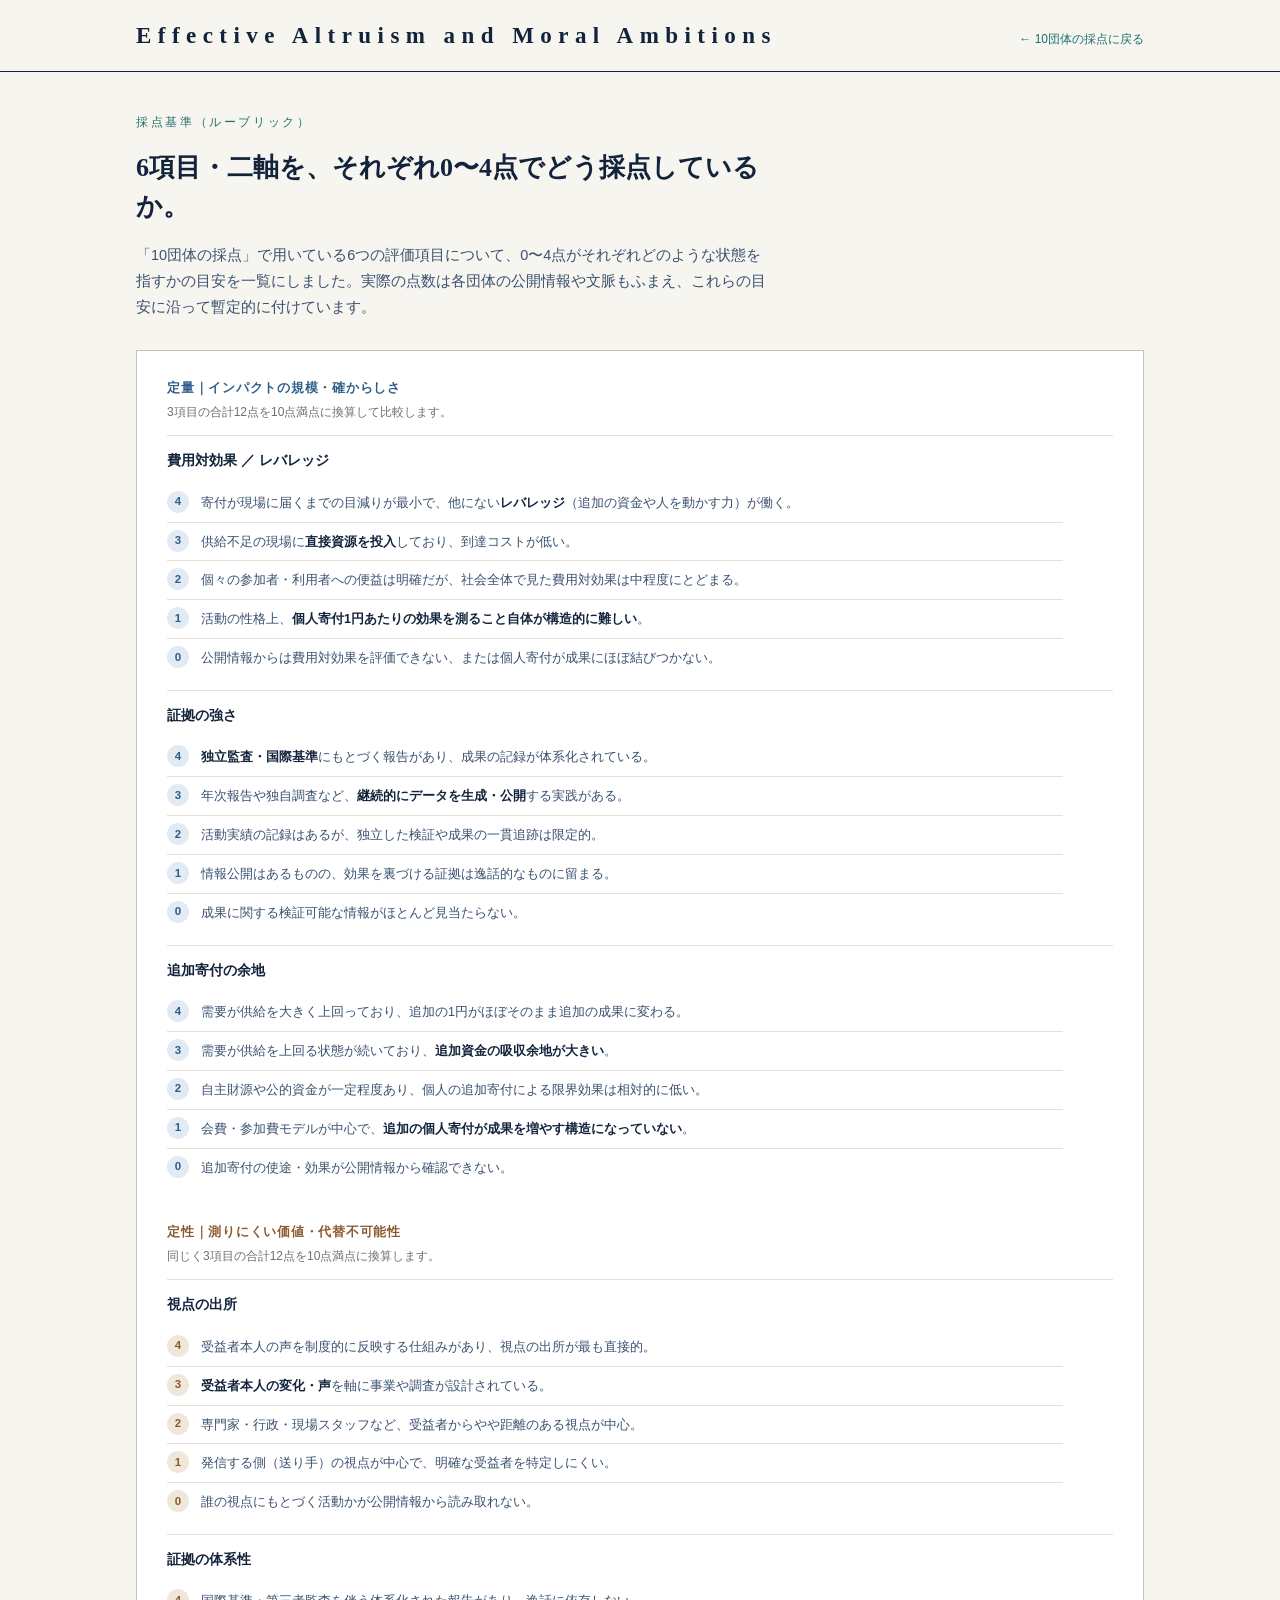
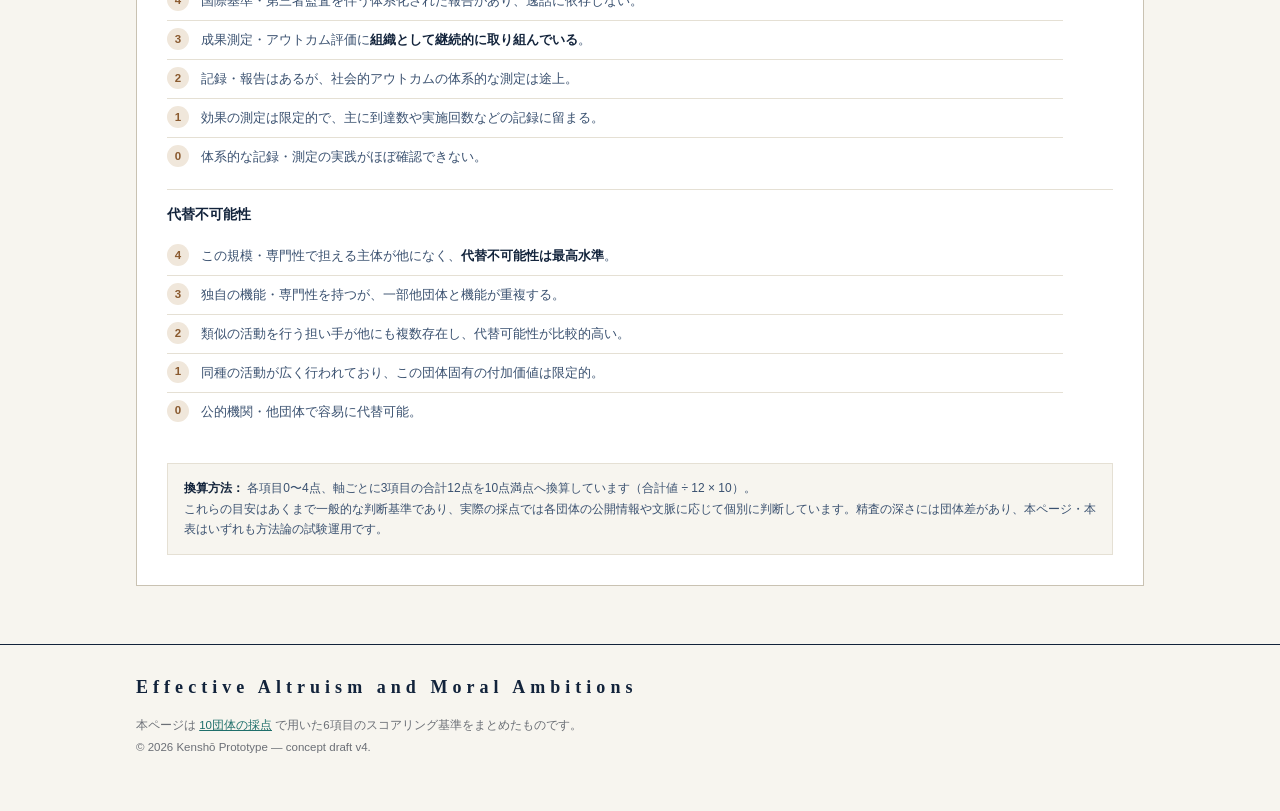
==== criteria.html @ ba2355c4 "Add scoring criteria reference page, link it from the top page - Extract shared styling from index.h" ====
<!DOCTYPE html>
<html lang="ja">
<head>
<meta charset="UTF-8">
<meta name="viewport" content="width=device-width, initial-scale=1.0">
<title>採点基準 ─ Effective Altruism and Moral Ambitions</title>
<link rel="stylesheet" href="style.css">
</head>
<body>

<header>
  <div class="wrap head-inner">
    <a class="brand" href="index.html">Effective Altruism and Moral Ambitions</a>
    <a class="rt sans" href="index.html">← 10団体の採点に戻る</a>
  </div>
</header>

<div class="intro">
  <div class="wrap">
    <div class="eyebrow sans">採点基準（ルーブリック）</div>
    <h1>6項目・二軸を、それぞれ0〜4点でどう採点しているか。</h1>
    <p class="sans">「10団体の採点」で用いている6つの評価項目について、0〜4点がそれぞれどのような状態を指すかの目安を一覧にしました。実際の点数は各団体の公開情報や文脈もふまえ、これらの目安に沿って暫定的に付けています。</p>
  </div>
</div>

<div class="mini">
  <div class="wrap">
    <div class="board" style="border-top:1px solid var(--rule)">

      <div class="axisblock" style="margin-top:0">
        <div class="axis-h q">定量｜インパクトの規模・確からしさ</div>
        <div class="axis-conv sans">3項目の合計12点を10点満点に換算して比較します。</div>

        <div class="crit">
          <div class="crit-name sans">費用対効果 ／ レバレッジ</div>
          <div class="anchor-list">
            <div class="anchor"><div class="anum q">4</div><div class="atext sans">寄付が現場に届くまでの目減りが最小で、他にない<b>レバレッジ</b>（追加の資金や人を動かす力）が働く。</div></div>
            <div class="anchor"><div class="anum q">3</div><div class="atext sans">供給不足の現場に<b>直接資源を投入</b>しており、到達コストが低い。</div></div>
            <div class="anchor"><div class="anum q">2</div><div class="atext sans">個々の参加者・利用者への便益は明確だが、社会全体で見た費用対効果は中程度にとどまる。</div></div>
            <div class="anchor"><div class="anum q">1</div><div class="atext sans">活動の性格上、<b>個人寄付1円あたりの効果を測ること自体が構造的に難しい</b>。</div></div>
            <div class="anchor"><div class="anum q">0</div><div class="atext sans">公開情報からは費用対効果を評価できない、または個人寄付が成果にほぼ結びつかない。</div></div>
          </div>
        </div>

        <div class="crit">
          <div class="crit-name sans">証拠の強さ</div>
          <div class="anchor-list">
            <div class="anchor"><div class="anum q">4</div><div class="atext sans"><b>独立監査・国際基準</b>にもとづく報告があり、成果の記録が体系化されている。</div></div>
            <div class="anchor"><div class="anum q">3</div><div class="atext sans">年次報告や独自調査など、<b>継続的にデータを生成・公開</b>する実践がある。</div></div>
            <div class="anchor"><div class="anum q">2</div><div class="atext sans">活動実績の記録はあるが、独立した検証や成果の一貫追跡は限定的。</div></div>
            <div class="anchor"><div class="anum q">1</div><div class="atext sans">情報公開はあるものの、効果を裏づける証拠は逸話的なものに留まる。</div></div>
            <div class="anchor"><div class="anum q">0</div><div class="atext sans">成果に関する検証可能な情報がほとんど見当たらない。</div></div>
          </div>
        </div>

        <div class="crit">
          <div class="crit-name sans">追加寄付の余地</div>
          <div class="anchor-list">
            <div class="anchor"><div class="anum q">4</div><div class="atext sans">需要が供給を大きく上回っており、追加の1円がほぼそのまま追加の成果に変わる。</div></div>
            <div class="anchor"><div class="anum q">3</div><div class="atext sans">需要が供給を上回る状態が続いており、<b>追加資金の吸収余地が大きい</b>。</div></div>
            <div class="anchor"><div class="anum q">2</div><div class="atext sans">自主財源や公的資金が一定程度あり、個人の追加寄付による限界効果は相対的に低い。</div></div>
            <div class="anchor"><div class="anum q">1</div><div class="atext sans">会費・参加費モデルが中心で、<b>追加の個人寄付が成果を増やす構造になっていない</b>。</div></div>
            <div class="anchor"><div class="anum q">0</div><div class="atext sans">追加寄付の使途・効果が公開情報から確認できない。</div></div>
          </div>
        </div>
      </div>

      <div class="axisblock">
        <div class="axis-h l">定性｜測りにくい価値・代替不可能性</div>
        <div class="axis-conv sans">同じく3項目の合計12点を10点満点に換算します。</div>

        <div class="crit">
          <div class="crit-name sans">視点の出所</div>
          <div class="anchor-list">
            <div class="anchor"><div class="anum l">4</div><div class="atext sans">受益者本人の声を制度的に反映する仕組みがあり、視点の出所が最も直接的。</div></div>
            <div class="anchor"><div class="anum l">3</div><div class="atext sans"><b>受益者本人の変化・声</b>を軸に事業や調査が設計されている。</div></div>
            <div class="anchor"><div class="anum l">2</div><div class="atext sans">専門家・行政・現場スタッフなど、受益者からやや距離のある視点が中心。</div></div>
            <div class="anchor"><div class="anum l">1</div><div class="atext sans">発信する側（送り手）の視点が中心で、明確な受益者を特定しにくい。</div></div>
            <div class="anchor"><div class="anum l">0</div><div class="atext sans">誰の視点にもとづく活動かが公開情報から読み取れない。</div></div>
          </div>
        </div>

        <div class="crit">
          <div class="crit-name sans">証拠の体系性</div>
          <div class="anchor-list">
            <div class="anchor"><div class="anum l">4</div><div class="atext sans">国際基準・第三者監査を伴う体系化された報告があり、逸話に依存しない。</div></div>
            <div class="anchor"><div class="anum l">3</div><div class="atext sans">成果測定・アウトカム評価に<b>組織として継続的に取り組んでいる</b>。</div></div>
            <div class="anchor"><div class="anum l">2</div><div class="atext sans">記録・報告はあるが、社会的アウトカムの体系的な測定は途上。</div></div>
            <div class="anchor"><div class="anum l">1</div><div class="atext sans">効果の測定は限定的で、主に到達数や実施回数などの記録に留まる。</div></div>
            <div class="anchor"><div class="anum l">0</div><div class="atext sans">体系的な記録・測定の実践がほぼ確認できない。</div></div>
          </div>
        </div>

        <div class="crit">
          <div class="crit-name sans">代替不可能性</div>
          <div class="anchor-list">
            <div class="anchor"><div class="anum l">4</div><div class="atext sans">この規模・専門性で担える主体が他になく、<b>代替不可能性は最高水準</b>。</div></div>
            <div class="anchor"><div class="anum l">3</div><div class="atext sans">独自の機能・専門性を持つが、一部他団体と機能が重複する。</div></div>
            <div class="anchor"><div class="anum l">2</div><div class="atext sans">類似の活動を行う担い手が他にも複数存在し、代替可能性が比較的高い。</div></div>
            <div class="anchor"><div class="anum l">1</div><div class="atext sans">同種の活動が広く行われており、この団体固有の付加価値は限定的。</div></div>
            <div class="anchor"><div class="anum l">0</div><div class="atext sans">公的機関・他団体で容易に代替可能。</div></div>
          </div>
        </div>
      </div>

      <div class="note sans">
        <b>換算方法：</b> 各項目0〜4点、軸ごとに3項目の合計12点を10点満点へ換算しています（合計値 ÷ 12 × 10）。<br>
        これらの目安はあくまで一般的な判断基準であり、実際の採点では各団体の公開情報や文脈に応じて個別に判断しています。精査の深さには団体差があり、本ページ・本表はいずれも方法論の試験運用です。
      </div>
    </div>
  </div>
</div>

<footer>
  <div class="wrap">
    <a class="brand" href="index.html" style="font-size:18px;margin-bottom:12px;display:inline-block">Effective Altruism and Moral Ambitions</a>
    <p class="fnote sans">
      本ページは <a href="index.html">10団体の採点</a> で用いた6項目のスコアリング基準をまとめたものです。<br>
      © 2026 Kenshō Prototype — concept draft v4.
    </p>
  </div>
</footer>

</body>
</html>
---- style.css ----
:root{
  --ink:#12233b;--ink-soft:#3a5170;--paper:#f7f5ef;--paper-line:#e5e0d4;
  --rule:#c9c2b2;--accent:#1f6f6b;--accent-soft:#e4efee;
  --quant:#2f5d8a;--quant-soft:#e2ebf3;--qual:#8a5a2f;--qual-soft:#f0e7db;
  --muted:#6b6f76;--white:#fff;--track:#e8e3d6;--grid:#ded8c8;
}
@media(prefers-color-scheme:dark){
  :root{
    --ink:#e7e4da;--ink-soft:#b6bcc7;--paper:#14171c;--paper-line:#2a2e35;
    --rule:#3a3f47;--accent:#5cb3ac;--accent-soft:#1b2b2a;
    --quant:#7ea8d8;--quant-soft:#1c2733;--qual:#d99f66;--qual-soft:#2c2419;
    --muted:#8b909a;--white:#1c1f26;--track:#2a2e35;--grid:#2a2e35;
  }
  .qn{color:#5c6068}
}
*{box-sizing:border-box;margin:0;padding:0}
body{font-family:"Hiragino Mincho ProN","Yu Mincho",serif;background:var(--paper);color:var(--ink);line-height:1.8;-webkit-font-smoothing:antialiased}
.sans{font-family:"Hiragino Sans","Yu Gothic",sans-serif}
.wrap{max-width:1060px;margin:0 auto;padding:0 26px}

header{border-bottom:1.5px solid var(--ink);padding:15px 0;position:sticky;top:0;background:var(--paper);z-index:30}
.head-inner{display:flex;align-items:baseline;justify-content:space-between}
.brand{font-size:23px;letter-spacing:.28em;font-weight:600}
.brand,a.brand{color:var(--ink);text-decoration:none}
.brand small{font-size:10.5px;letter-spacing:.2em;color:var(--muted);display:block;margin-top:2px;font-family:"Hiragino Sans",sans-serif}
.rt{font-family:"Hiragino Sans",sans-serif;font-size:12px;color:var(--muted)}
a.rt{color:var(--accent);text-decoration:none}
a.rt:hover{text-decoration:underline}

.intro{padding:40px 0 22px}
.intro .eyebrow{font-family:"Hiragino Sans",sans-serif;font-size:12px;letter-spacing:.22em;color:var(--accent);margin-bottom:14px}
.intro h1{font-size:26px;font-weight:600;max-width:24em;line-height:1.5}
.intro p{margin-top:16px;max-width:44em;font-size:14.5px;color:var(--ink-soft);font-family:"Hiragino Sans",sans-serif}
.intro .more{margin-top:14px;font-family:"Hiragino Sans",sans-serif;font-size:13px}
.intro .more a{color:var(--accent);font-weight:600;text-decoration:none;border-bottom:1px solid var(--accent);padding-bottom:1px}
.intro .more a:hover{opacity:.72}

/* 俯瞰マトリクス */
.mini{padding:8px 0 34px}
.plot-shell{position:relative;background:var(--white);border:1px solid var(--rule);padding:24px 24px 16px}
.ylabel{position:absolute;left:-4px;top:50%;transform:rotate(-90deg) translateX(50%);transform-origin:left center;font-family:"Hiragino Sans",sans-serif;font-size:11px;letter-spacing:.1em;color:var(--qual);font-weight:700;white-space:nowrap}
.plot{position:relative;width:100%;height:440px;margin-left:12px;
  background:linear-gradient(var(--grid) 1px,transparent 1px) 0 0/100% 20%,linear-gradient(90deg,var(--grid) 1px,transparent 1px) 0 0/20% 100%;
  border-left:1.5px solid var(--ink);border-bottom:1.5px solid var(--ink)}
.dot{position:absolute;transform:translate(-50%,50%);cursor:pointer;z-index:3}
.dot .pt{width:12px;height:12px;border-radius:50%;background:var(--accent);border:2px solid var(--white);box-shadow:0 0 0 1.5px var(--accent);transition:transform .14s}
.dot.active .pt,.dot:hover .pt{transform:scale(1.4)}
.dot .tag{position:absolute;left:16px;top:-3px;white-space:nowrap;font-family:"Hiragino Sans",sans-serif;font-size:11px;color:var(--ink);background:rgba(247,245,239,.82);padding:0 4px}
.xlabel{text-align:center;font-family:"Hiragino Sans",sans-serif;font-size:11px;letter-spacing:.1em;color:var(--quant);font-weight:700;margin:10px 0 0 12px}
.qn{position:absolute;font-family:"Hiragino Sans",sans-serif;font-size:10.5px;color:#aaa393;letter-spacing:.06em;pointer-events:none}
.qn.tr{top:8px;right:10px;text-align:right}.qn.tl{top:8px;left:10px}.qn.br{bottom:6px;right:10px;text-align:right}.qn.bl{bottom:6px;left:10px}

.tabs{display:flex;gap:0;border-bottom:1.5px solid var(--ink);flex-wrap:wrap;margin-top:8px}
.tab{font-family:"Hiragino Sans",sans-serif;font-size:12px;padding:9px 12px;cursor:pointer;color:var(--muted);border:1px solid transparent;border-bottom:none;background:transparent;position:relative;top:1px}
.tab.active{background:var(--white);border-color:var(--rule);color:var(--ink);font-weight:600}

.board{background:var(--white);border:1px solid var(--rule);border-top:none;padding:26px 30px 30px}
.org-head{display:flex;align-items:baseline;justify-content:space-between;flex-wrap:wrap;gap:10px;border-bottom:1px solid var(--paper-line);padding-bottom:14px}
.org-head h2{font-size:20px;font-weight:600}
.org-head .kind{font-family:"Hiragino Sans",sans-serif;font-size:12px;color:var(--accent);margin-top:4px}
.tot{display:flex;gap:22px}
.tot .t{text-align:right;font-family:"Hiragino Sans",sans-serif}
.tot .t .lb{font-size:11px;color:var(--muted)}
.tot .t .vl{font-size:24px;font-weight:600;line-height:1.1}
.tot .q .vl{color:var(--quant)}.tot .l .vl{color:var(--qual)}
.tot .t .mx{font-size:11px;color:var(--muted)}

.axisblock{margin-top:22px}
.axis-h{font-family:"Hiragino Sans",sans-serif;font-size:12.5px;letter-spacing:.06em;font-weight:700;margin-bottom:2px}
.axis-h.q{color:var(--quant)}.axis-h.l{color:var(--qual)}
.axis-conv{font-family:"Hiragino Sans",sans-serif;font-size:12px;color:var(--muted);margin-bottom:12px}
.crit{padding:13px 0;border-top:1px solid var(--paper-line)}
.crit-top{display:flex;align-items:baseline;justify-content:space-between;gap:12px}
.crit-name{font-family:"Hiragino Sans",sans-serif;font-size:13.5px;font-weight:600}
.scorebox{display:flex;align-items:center;gap:10px;flex-shrink:0}
.pips{display:flex;gap:3px}
.pip{width:20px;height:8px;border-radius:1px;background:var(--track)}
.pip.on.q{background:var(--quant)}.pip.on.l{background:var(--qual)}
.pipnum{font-family:"Hiragino Sans",sans-serif;font-size:12.5px;font-weight:600;width:30px;text-align:right}
.rationale{font-family:"Hiragino Sans",sans-serif;font-size:12.5px;color:var(--ink-soft);line-height:1.8;margin-top:8px;max-width:54em}
.rationale b{color:var(--ink)}

/* 採点基準ページ：スコア別の目安リスト */
.anchor-list{margin-top:10px;max-width:56em}
.anchor{display:flex;gap:12px;padding:7px 0;border-top:1px solid var(--paper-line)}
.anchor:first-child{border-top:none}
.anum{flex:0 0 auto;width:22px;height:22px;border-radius:50%;display:flex;align-items:center;justify-content:center;font-family:"Hiragino Sans",sans-serif;font-size:11.5px;font-weight:700;background:var(--track);color:var(--ink-soft)}
.anum.q{background:var(--quant-soft);color:var(--quant)}
.anum.l{background:var(--qual-soft);color:var(--qual)}
.atext{font-family:"Hiragino Sans",sans-serif;font-size:12.5px;color:var(--ink-soft);line-height:1.75;padding-top:2px}
.atext b{color:var(--ink)}

.note{margin-top:20px;background:var(--paper);border:1px solid var(--paper-line);padding:14px 16px;font-family:"Hiragino Sans",sans-serif;font-size:12px;color:var(--ink-soft);line-height:1.7}
.note b{color:var(--ink)}

footer{border-top:1.5px solid var(--ink);padding:26px 0 52px;margin-top:24px}
.fnote{font-family:"Hiragino Sans",sans-serif;font-size:11.5px;color:var(--muted);line-height:1.9;max-width:54em}
.fnote a{color:var(--accent)}
@media(max-width:720px){.plot{height:360px}.intro h1{font-size:20px}.crit-top{flex-direction:column;gap:6px}.pip{width:16px}.anchor{gap:8px}}
@media(prefers-color-scheme:dark){.dot .tag{color:#12233b}}
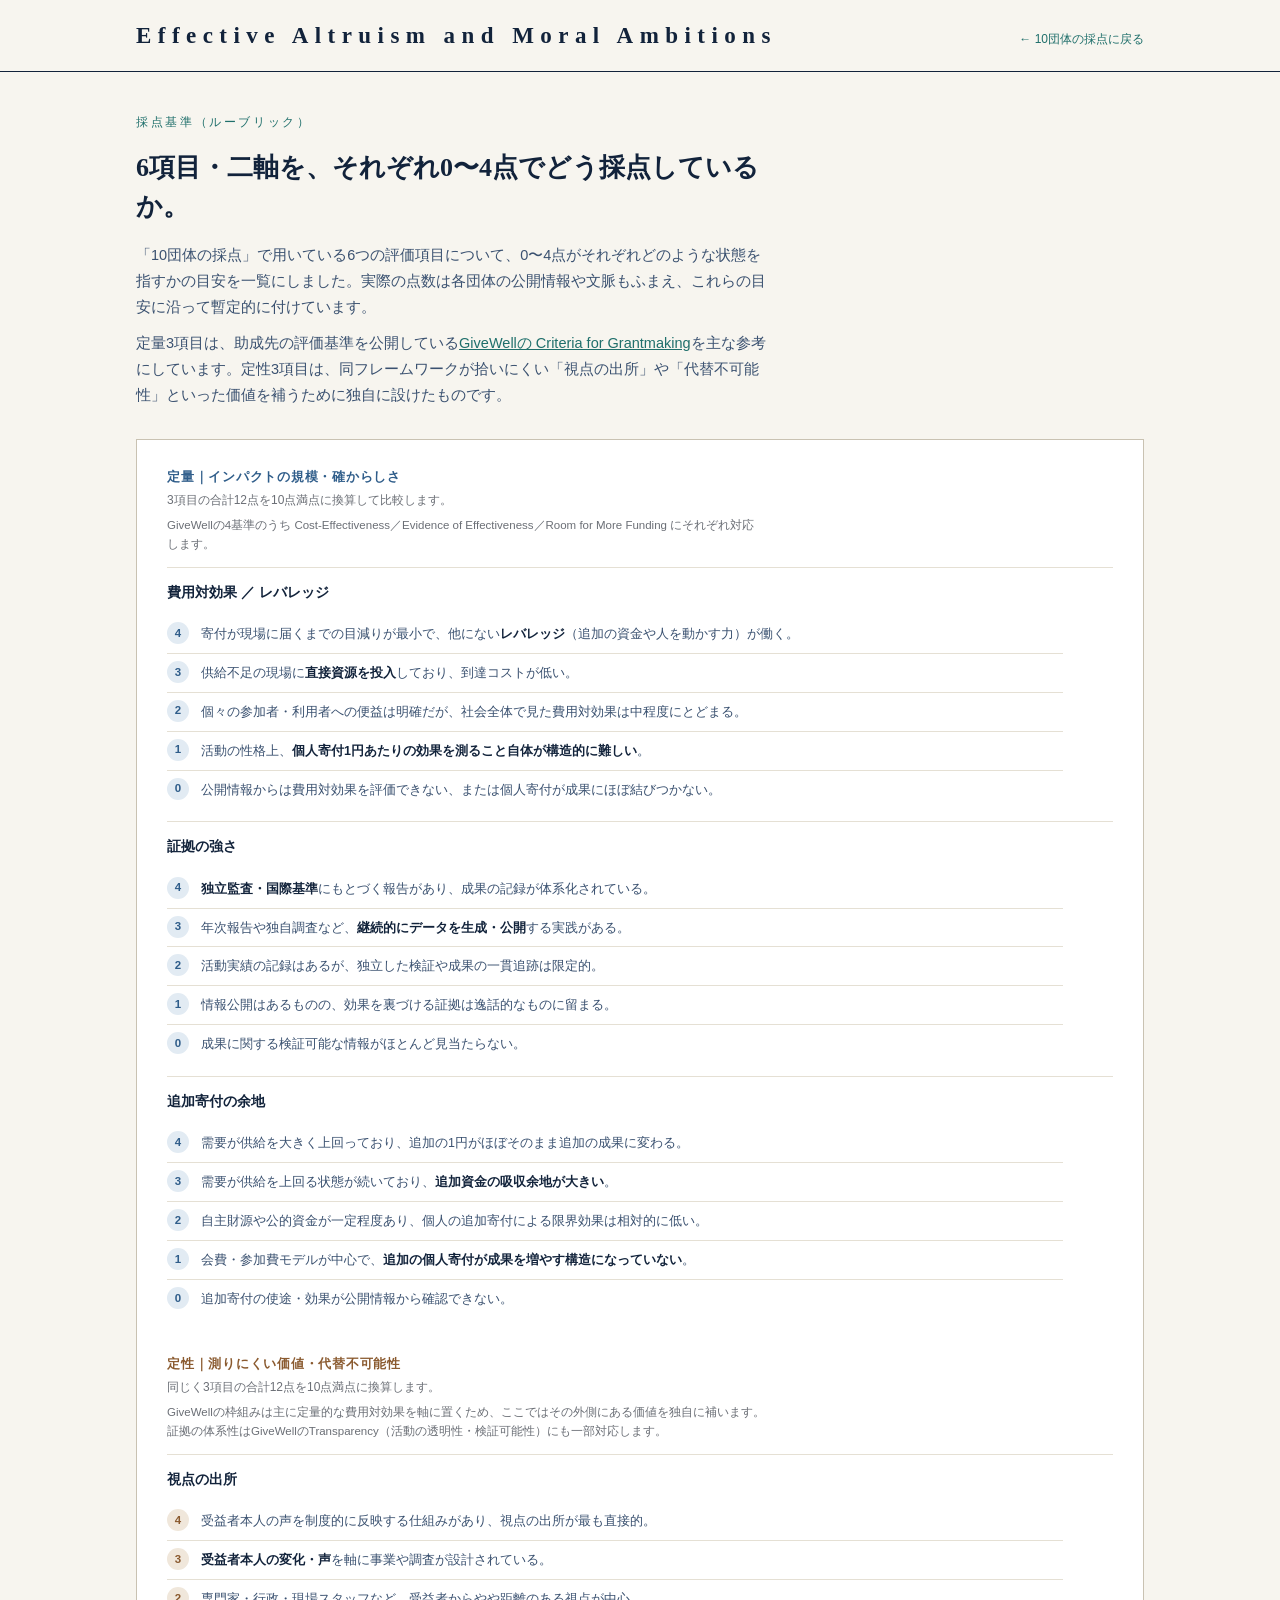
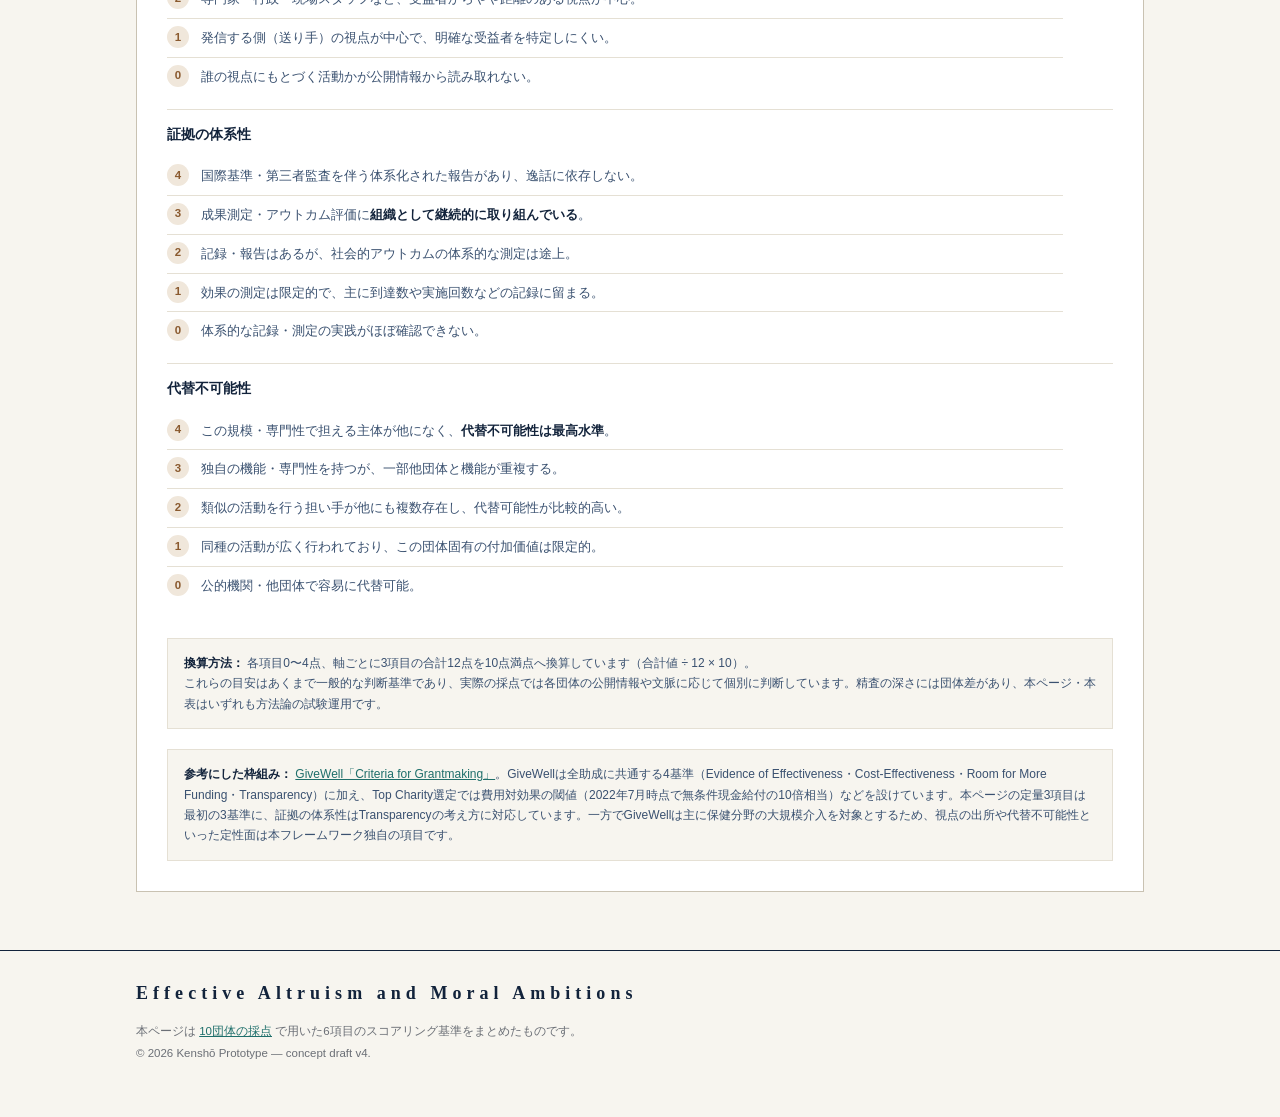
==== commit f7bc742b: "Reference GiveWell's grantmaking criteria on the criteria page Add citations and framing on criteria" ====
--- a/criteria.html
+++ b/criteria.html
@@ -20,6 +20,7 @@
     <div class="eyebrow sans">採点基準（ルーブリック）</div>
     <h1>6項目・二軸を、それぞれ0〜4点でどう採点しているか。</h1>
     <p class="sans">「10団体の採点」で用いている6つの評価項目について、0〜4点がそれぞれどのような状態を指すかの目安を一覧にしました。実際の点数は各団体の公開情報や文脈もふまえ、これらの目安に沿って暫定的に付けています。</p>
+    <p class="sans" style="margin-top:10px">定量3項目は、助成先の評価基準を公開している<a href="https://www.givewell.org/how-we-work/criteria#Criteria_for_Grantmaking" target="_blank" rel="noopener">GiveWellの Criteria for Grantmaking</a>を主な参考にしています。定性3項目は、同フレームワークが拾いにくい「視点の出所」や「代替不可能性」といった価値を補うために独自に設けたものです。</p>
   </div>
 </div>
 
@@ -30,6 +31,7 @@
       <div class="axisblock" style="margin-top:0">
         <div class="axis-h q">定量｜インパクトの規模・確からしさ</div>
         <div class="axis-conv sans">3項目の合計12点を10点満点に換算して比較します。</div>
+        <div class="axis-ref sans">GiveWellの4基準のうち Cost-Effectiveness／Evidence of Effectiveness／Room for More Funding にそれぞれ対応します。</div>
 
         <div class="crit">
           <div class="crit-name sans">費用対効果 ／ レバレッジ</div>
@@ -68,6 +70,7 @@
       <div class="axisblock">
         <div class="axis-h l">定性｜測りにくい価値・代替不可能性</div>
         <div class="axis-conv sans">同じく3項目の合計12点を10点満点に換算します。</div>
+        <div class="axis-ref sans">GiveWellの枠組みは主に定量的な費用対効果を軸に置くため、ここではその外側にある価値を独自に補います。証拠の体系性はGiveWellのTransparency（活動の透明性・検証可能性）にも一部対応します。</div>
 
         <div class="crit">
           <div class="crit-name sans">視点の出所</div>
@@ -107,6 +110,10 @@
         <b>換算方法：</b> 各項目0〜4点、軸ごとに3項目の合計12点を10点満点へ換算しています（合計値 ÷ 12 × 10）。<br>
         これらの目安はあくまで一般的な判断基準であり、実際の採点では各団体の公開情報や文脈に応じて個別に判断しています。精査の深さには団体差があり、本ページ・本表はいずれも方法論の試験運用です。
       </div>
+
+      <div class="note sans">
+        <b>参考にした枠組み：</b> <a href="https://www.givewell.org/how-we-work/criteria#Criteria_for_Grantmaking" target="_blank" rel="noopener">GiveWell「Criteria for Grantmaking」</a>。GiveWellは全助成に共通する4基準（Evidence of Effectiveness・Cost-Effectiveness・Room for More Funding・Transparency）に加え、Top Charity選定では費用対効果の閾値（2022年7月時点で無条件現金給付の10倍相当）などを設けています。本ページの定量3項目は最初の3基準に、証拠の体系性はTransparencyの考え方に対応しています。一方でGiveWellは主に保健分野の大規模介入を対象とするため、視点の出所や代替不可能性といった定性面は本フレームワーク独自の項目です。
+      </div>
     </div>
   </div>
 </div>
--- a/style.css
+++ b/style.css
@@ -68,7 +68,9 @@
 .axisblock{margin-top:22px}
 .axis-h{font-family:"Hiragino Sans",sans-serif;font-size:12.5px;letter-spacing:.06em;font-weight:700;margin-bottom:2px}
 .axis-h.q{color:var(--quant)}.axis-h.l{color:var(--qual)}
-.axis-conv{font-family:"Hiragino Sans",sans-serif;font-size:12px;color:var(--muted);margin-bottom:12px}
+.axis-conv{font-family:"Hiragino Sans",sans-serif;font-size:12px;color:var(--muted);margin-bottom:4px}
+.axis-ref{font-family:"Hiragino Sans",sans-serif;font-size:11.5px;color:var(--muted);line-height:1.7;max-width:52em;margin-bottom:12px}
+.axis-ref a{color:var(--accent)}
 .crit{padding:13px 0;border-top:1px solid var(--paper-line)}
 .crit-top{display:flex;align-items:baseline;justify-content:space-between;gap:12px}
 .crit-name{font-family:"Hiragino Sans",sans-serif;font-size:13.5px;font-weight:600}
@@ -92,6 +94,8 @@
 
 .note{margin-top:20px;background:var(--paper);border:1px solid var(--paper-line);padding:14px 16px;font-family:"Hiragino Sans",sans-serif;font-size:12px;color:var(--ink-soft);line-height:1.7}
 .note b{color:var(--ink)}
+.note a{color:var(--accent)}
+.intro p a{color:var(--accent)}
 
 footer{border-top:1.5px solid var(--ink);padding:26px 0 52px;margin-top:24px}
 .fnote{font-family:"Hiragino Sans",sans-serif;font-size:11.5px;color:var(--muted);line-height:1.9;max-width:54em}
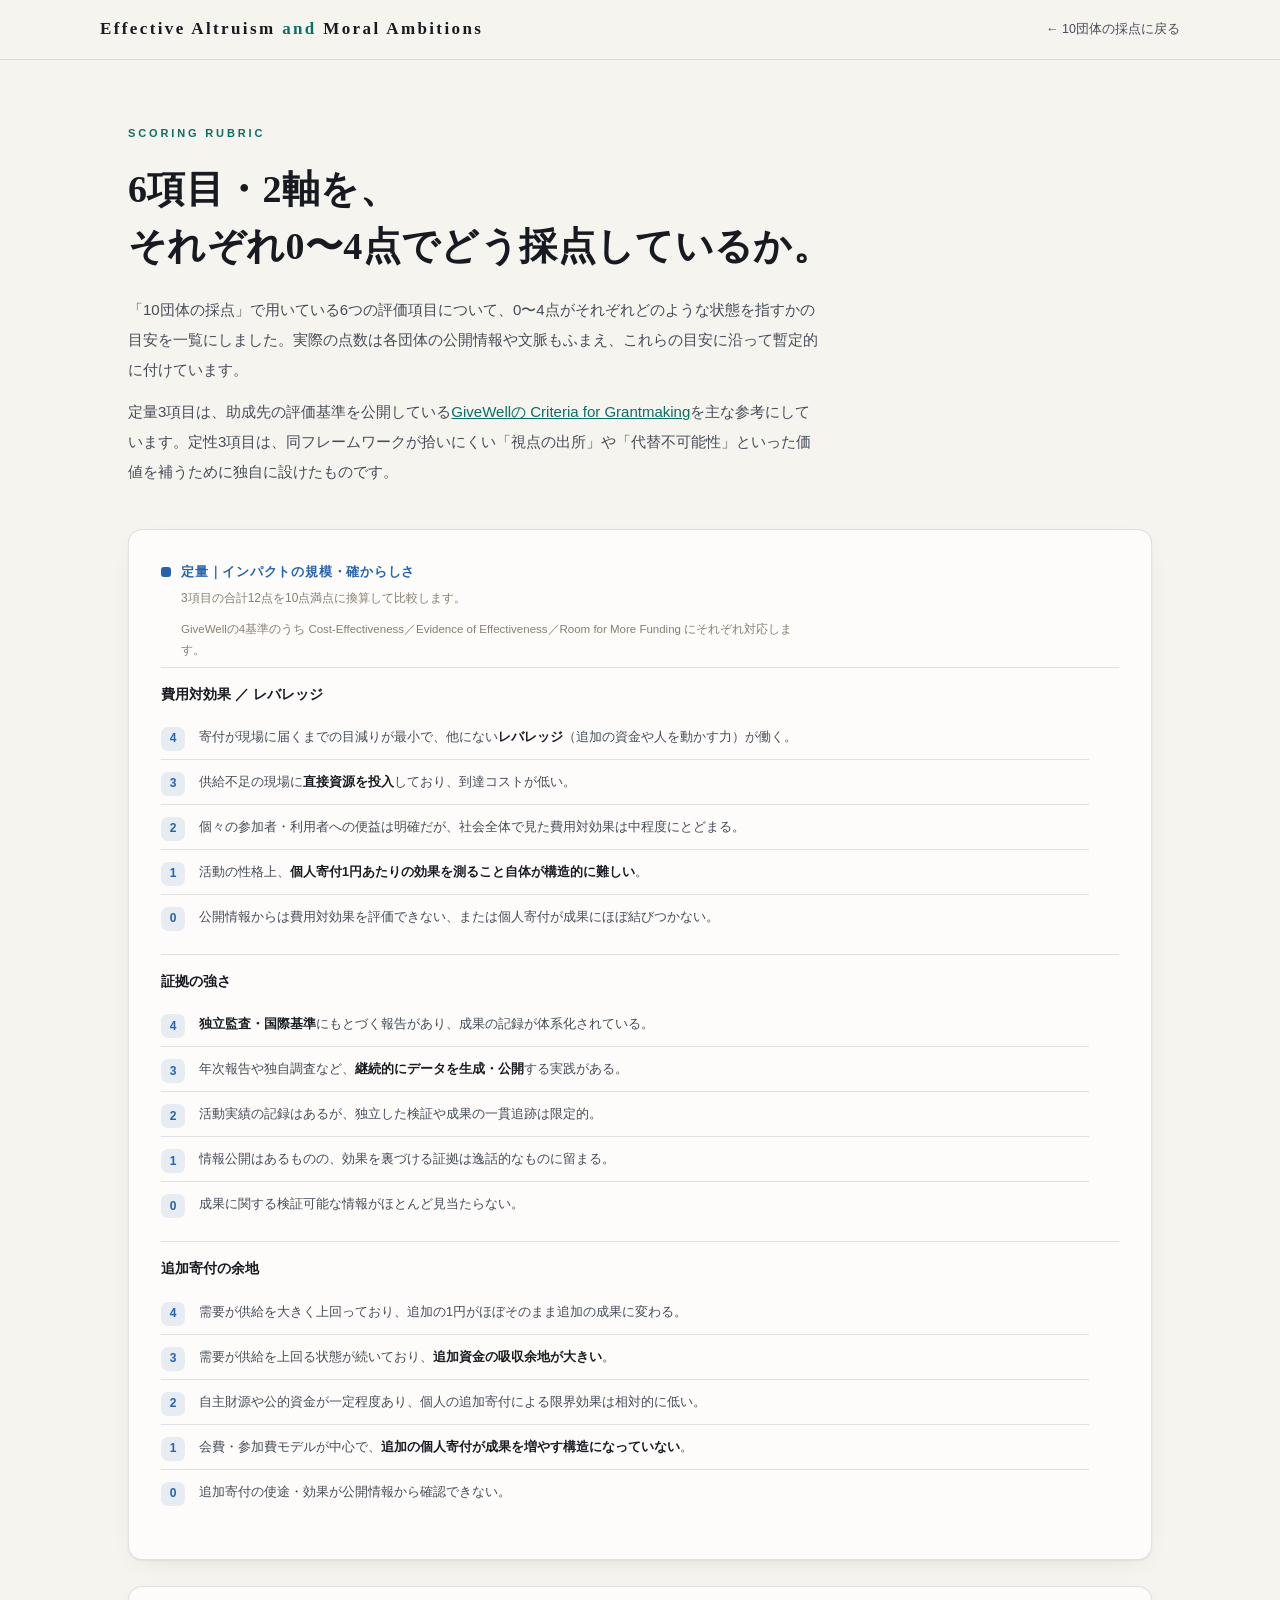
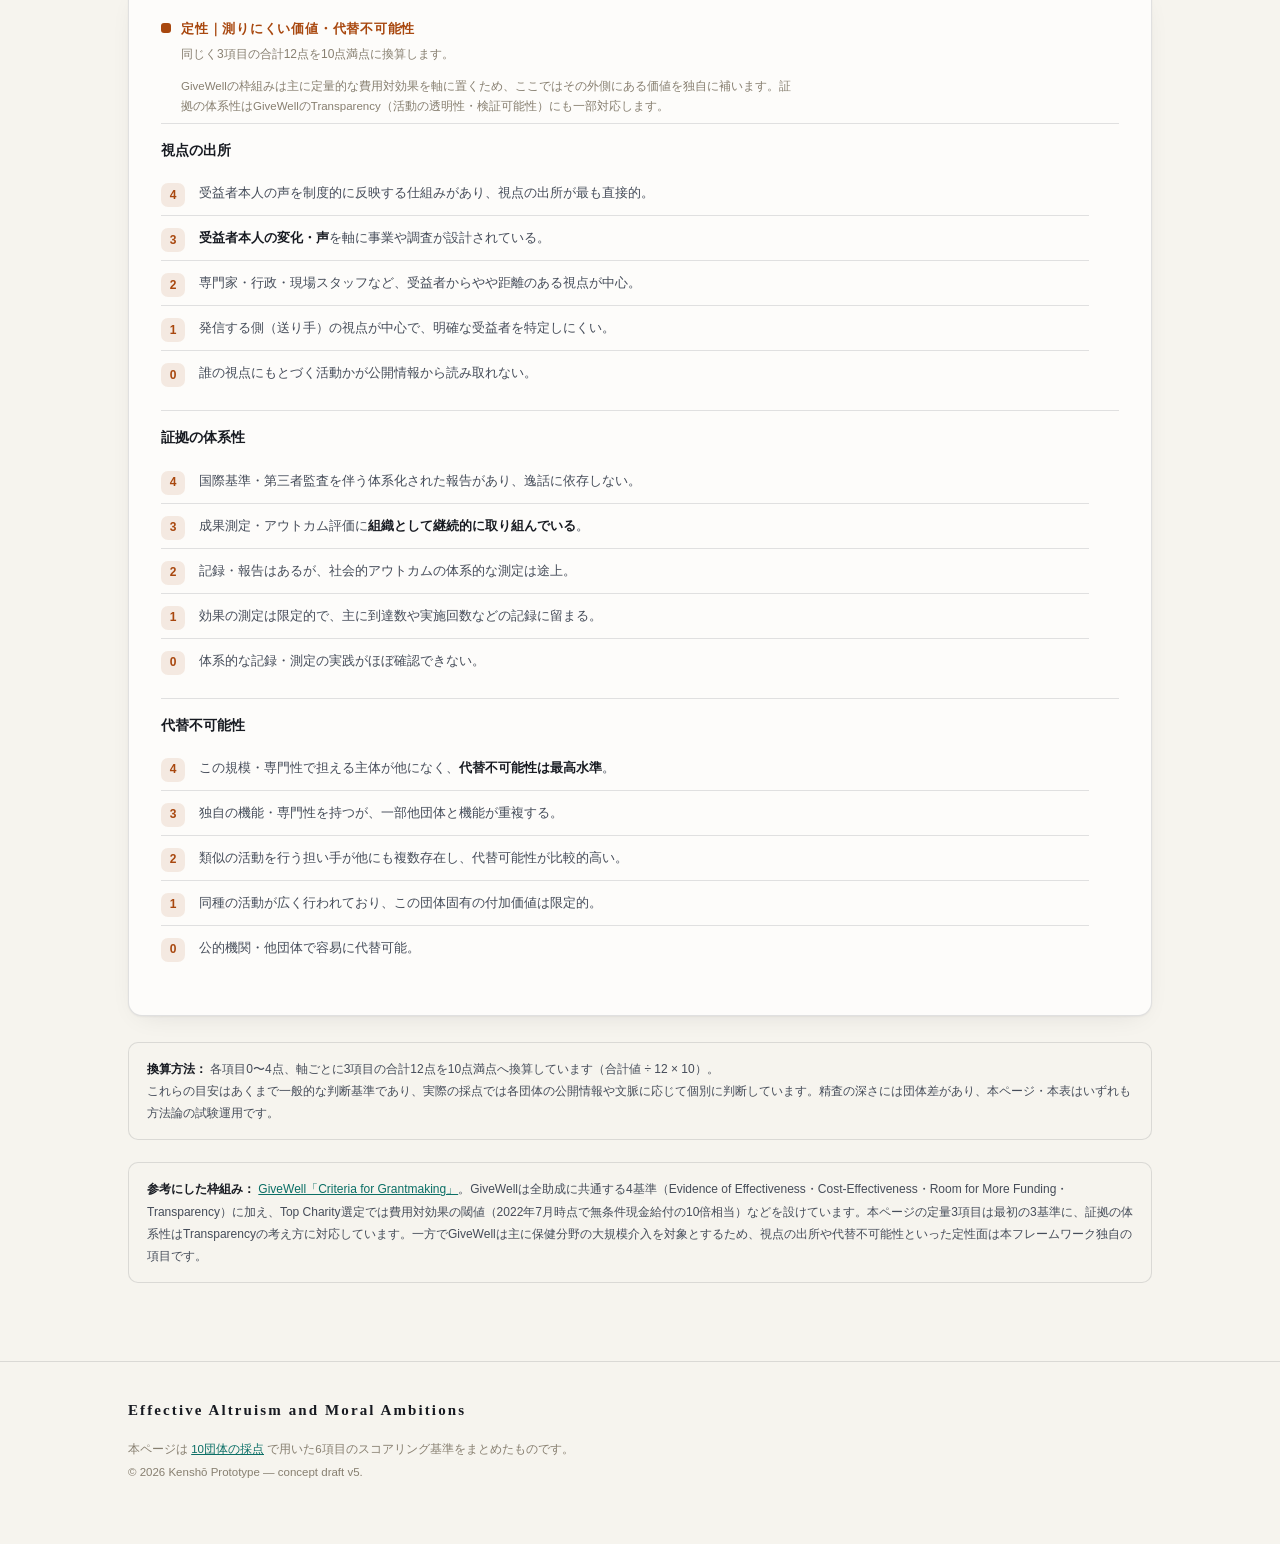
==== commit 726c717f: "Redesign the whole site: refined editorial look + instrument-grade chart Visual system - New validat" ====
--- a/criteria.html
+++ b/criteria.html
@@ -10,120 +10,119 @@
 
 <header>
   <div class="wrap head-inner">
-    <a class="brand" href="index.html">Effective Altruism and Moral Ambitions</a>
-    <a class="rt sans" href="index.html">← 10団体の採点に戻る</a>
+    <a class="brand" href="index.html">Effective Altruism <em>and</em> Moral Ambitions</a>
+    <nav class="nav"><a href="index.html">← 10団体の採点に戻る</a></nav>
   </div>
 </header>
 
 <div class="intro">
   <div class="wrap">
-    <div class="eyebrow sans">採点基準（ルーブリック）</div>
-    <h1>6項目・二軸を、それぞれ0〜4点でどう採点しているか。</h1>
-    <p class="sans">「10団体の採点」で用いている6つの評価項目について、0〜4点がそれぞれどのような状態を指すかの目安を一覧にしました。実際の点数は各団体の公開情報や文脈もふまえ、これらの目安に沿って暫定的に付けています。</p>
-    <p class="sans" style="margin-top:10px">定量3項目は、助成先の評価基準を公開している<a href="https://www.givewell.org/how-we-work/criteria#Criteria_for_Grantmaking" target="_blank" rel="noopener">GiveWellの Criteria for Grantmaking</a>を主な参考にしています。定性3項目は、同フレームワークが拾いにくい「視点の出所」や「代替不可能性」といった価値を補うために独自に設けたものです。</p>
+    <div class="eyebrow">Scoring Rubric</div>
+    <h1>6項目・2軸を、<br>それぞれ0〜4点でどう採点しているか。</h1>
+    <p class="lede sans">「10団体の採点」で用いている6つの評価項目について、0〜4点がそれぞれどのような状態を指すかの目安を一覧にしました。実際の点数は各団体の公開情報や文脈もふまえ、これらの目安に沿って暫定的に付けています。</p>
+    <p class="lede sans" style="margin-top:12px">定量3項目は、助成先の評価基準を公開している<a href="https://www.givewell.org/how-we-work/criteria#Criteria_for_Grantmaking" target="_blank" rel="noopener">GiveWellの Criteria for Grantmaking</a>を主な参考にしています。定性3項目は、同フレームワークが拾いにくい「視点の出所」や「代替不可能性」といった価値を補うために独自に設けたものです。</p>
   </div>
 </div>
 
-<div class="mini">
+<section class="viz">
   <div class="wrap">
-    <div class="board" style="border-top:1px solid var(--rule)">
 
-      <div class="axisblock" style="margin-top:0">
-        <div class="axis-h q">定量｜インパクトの規模・確からしさ</div>
-        <div class="axis-conv sans">3項目の合計12点を10点満点に換算して比較します。</div>
-        <div class="axis-ref sans">GiveWellの4基準のうち Cost-Effectiveness／Evidence of Effectiveness／Room for More Funding にそれぞれ対応します。</div>
+    <div class="rubric-card">
+      <div class="axis-h q">定量｜インパクトの規模・確からしさ</div>
+      <div class="axis-conv sans">3項目の合計12点を10点満点に換算して比較します。</div>
+      <div class="axis-ref sans">GiveWellの4基準のうち Cost-Effectiveness／Evidence of Effectiveness／Room for More Funding にそれぞれ対応します。</div>
 
-        <div class="crit">
-          <div class="crit-name sans">費用対効果 ／ レバレッジ</div>
-          <div class="anchor-list">
-            <div class="anchor"><div class="anum q">4</div><div class="atext sans">寄付が現場に届くまでの目減りが最小で、他にない<b>レバレッジ</b>（追加の資金や人を動かす力）が働く。</div></div>
-            <div class="anchor"><div class="anum q">3</div><div class="atext sans">供給不足の現場に<b>直接資源を投入</b>しており、到達コストが低い。</div></div>
-            <div class="anchor"><div class="anum q">2</div><div class="atext sans">個々の参加者・利用者への便益は明確だが、社会全体で見た費用対効果は中程度にとどまる。</div></div>
-            <div class="anchor"><div class="anum q">1</div><div class="atext sans">活動の性格上、<b>個人寄付1円あたりの効果を測ること自体が構造的に難しい</b>。</div></div>
-            <div class="anchor"><div class="anum q">0</div><div class="atext sans">公開情報からは費用対効果を評価できない、または個人寄付が成果にほぼ結びつかない。</div></div>
-          </div>
-        </div>
-
-        <div class="crit">
-          <div class="crit-name sans">証拠の強さ</div>
-          <div class="anchor-list">
-            <div class="anchor"><div class="anum q">4</div><div class="atext sans"><b>独立監査・国際基準</b>にもとづく報告があり、成果の記録が体系化されている。</div></div>
-            <div class="anchor"><div class="anum q">3</div><div class="atext sans">年次報告や独自調査など、<b>継続的にデータを生成・公開</b>する実践がある。</div></div>
-            <div class="anchor"><div class="anum q">2</div><div class="atext sans">活動実績の記録はあるが、独立した検証や成果の一貫追跡は限定的。</div></div>
-            <div class="anchor"><div class="anum q">1</div><div class="atext sans">情報公開はあるものの、効果を裏づける証拠は逸話的なものに留まる。</div></div>
-            <div class="anchor"><div class="anum q">0</div><div class="atext sans">成果に関する検証可能な情報がほとんど見当たらない。</div></div>
-          </div>
-        </div>
-
-        <div class="crit">
-          <div class="crit-name sans">追加寄付の余地</div>
-          <div class="anchor-list">
-            <div class="anchor"><div class="anum q">4</div><div class="atext sans">需要が供給を大きく上回っており、追加の1円がほぼそのまま追加の成果に変わる。</div></div>
-            <div class="anchor"><div class="anum q">3</div><div class="atext sans">需要が供給を上回る状態が続いており、<b>追加資金の吸収余地が大きい</b>。</div></div>
-            <div class="anchor"><div class="anum q">2</div><div class="atext sans">自主財源や公的資金が一定程度あり、個人の追加寄付による限界効果は相対的に低い。</div></div>
-            <div class="anchor"><div class="anum q">1</div><div class="atext sans">会費・参加費モデルが中心で、<b>追加の個人寄付が成果を増やす構造になっていない</b>。</div></div>
-            <div class="anchor"><div class="anum q">0</div><div class="atext sans">追加寄付の使途・効果が公開情報から確認できない。</div></div>
-          </div>
+      <div class="crit">
+        <div class="crit-name sans">費用対効果 ／ レバレッジ</div>
+        <div class="anchor-list">
+          <div class="anchor"><div class="anum q">4</div><div class="atext sans">寄付が現場に届くまでの目減りが最小で、他にない<b>レバレッジ</b>（追加の資金や人を動かす力）が働く。</div></div>
+          <div class="anchor"><div class="anum q">3</div><div class="atext sans">供給不足の現場に<b>直接資源を投入</b>しており、到達コストが低い。</div></div>
+          <div class="anchor"><div class="anum q">2</div><div class="atext sans">個々の参加者・利用者への便益は明確だが、社会全体で見た費用対効果は中程度にとどまる。</div></div>
+          <div class="anchor"><div class="anum q">1</div><div class="atext sans">活動の性格上、<b>個人寄付1円あたりの効果を測ること自体が構造的に難しい</b>。</div></div>
+          <div class="anchor"><div class="anum q">0</div><div class="atext sans">公開情報からは費用対効果を評価できない、または個人寄付が成果にほぼ結びつかない。</div></div>
         </div>
       </div>
 
-      <div class="axisblock">
-        <div class="axis-h l">定性｜測りにくい価値・代替不可能性</div>
-        <div class="axis-conv sans">同じく3項目の合計12点を10点満点に換算します。</div>
-        <div class="axis-ref sans">GiveWellの枠組みは主に定量的な費用対効果を軸に置くため、ここではその外側にある価値を独自に補います。証拠の体系性はGiveWellのTransparency（活動の透明性・検証可能性）にも一部対応します。</div>
-
-        <div class="crit">
-          <div class="crit-name sans">視点の出所</div>
-          <div class="anchor-list">
-            <div class="anchor"><div class="anum l">4</div><div class="atext sans">受益者本人の声を制度的に反映する仕組みがあり、視点の出所が最も直接的。</div></div>
-            <div class="anchor"><div class="anum l">3</div><div class="atext sans"><b>受益者本人の変化・声</b>を軸に事業や調査が設計されている。</div></div>
-            <div class="anchor"><div class="anum l">2</div><div class="atext sans">専門家・行政・現場スタッフなど、受益者からやや距離のある視点が中心。</div></div>
-            <div class="anchor"><div class="anum l">1</div><div class="atext sans">発信する側（送り手）の視点が中心で、明確な受益者を特定しにくい。</div></div>
-            <div class="anchor"><div class="anum l">0</div><div class="atext sans">誰の視点にもとづく活動かが公開情報から読み取れない。</div></div>
-          </div>
-        </div>
-
-        <div class="crit">
-          <div class="crit-name sans">証拠の体系性</div>
-          <div class="anchor-list">
-            <div class="anchor"><div class="anum l">4</div><div class="atext sans">国際基準・第三者監査を伴う体系化された報告があり、逸話に依存しない。</div></div>
-            <div class="anchor"><div class="anum l">3</div><div class="atext sans">成果測定・アウトカム評価に<b>組織として継続的に取り組んでいる</b>。</div></div>
-            <div class="anchor"><div class="anum l">2</div><div class="atext sans">記録・報告はあるが、社会的アウトカムの体系的な測定は途上。</div></div>
-            <div class="anchor"><div class="anum l">1</div><div class="atext sans">効果の測定は限定的で、主に到達数や実施回数などの記録に留まる。</div></div>
-            <div class="anchor"><div class="anum l">0</div><div class="atext sans">体系的な記録・測定の実践がほぼ確認できない。</div></div>
-          </div>
-        </div>
-
-        <div class="crit">
-          <div class="crit-name sans">代替不可能性</div>
-          <div class="anchor-list">
-            <div class="anchor"><div class="anum l">4</div><div class="atext sans">この規模・専門性で担える主体が他になく、<b>代替不可能性は最高水準</b>。</div></div>
-            <div class="anchor"><div class="anum l">3</div><div class="atext sans">独自の機能・専門性を持つが、一部他団体と機能が重複する。</div></div>
-            <div class="anchor"><div class="anum l">2</div><div class="atext sans">類似の活動を行う担い手が他にも複数存在し、代替可能性が比較的高い。</div></div>
-            <div class="anchor"><div class="anum l">1</div><div class="atext sans">同種の活動が広く行われており、この団体固有の付加価値は限定的。</div></div>
-            <div class="anchor"><div class="anum l">0</div><div class="atext sans">公的機関・他団体で容易に代替可能。</div></div>
-          </div>
+      <div class="crit">
+        <div class="crit-name sans">証拠の強さ</div>
+        <div class="anchor-list">
+          <div class="anchor"><div class="anum q">4</div><div class="atext sans"><b>独立監査・国際基準</b>にもとづく報告があり、成果の記録が体系化されている。</div></div>
+          <div class="anchor"><div class="anum q">3</div><div class="atext sans">年次報告や独自調査など、<b>継続的にデータを生成・公開</b>する実践がある。</div></div>
+          <div class="anchor"><div class="anum q">2</div><div class="atext sans">活動実績の記録はあるが、独立した検証や成果の一貫追跡は限定的。</div></div>
+          <div class="anchor"><div class="anum q">1</div><div class="atext sans">情報公開はあるものの、効果を裏づける証拠は逸話的なものに留まる。</div></div>
+          <div class="anchor"><div class="anum q">0</div><div class="atext sans">成果に関する検証可能な情報がほとんど見当たらない。</div></div>
         </div>
       </div>
 
-      <div class="note sans">
-        <b>換算方法：</b> 各項目0〜4点、軸ごとに3項目の合計12点を10点満点へ換算しています（合計値 ÷ 12 × 10）。<br>
-        これらの目安はあくまで一般的な判断基準であり、実際の採点では各団体の公開情報や文脈に応じて個別に判断しています。精査の深さには団体差があり、本ページ・本表はいずれも方法論の試験運用です。
+      <div class="crit">
+        <div class="crit-name sans">追加寄付の余地</div>
+        <div class="anchor-list">
+          <div class="anchor"><div class="anum q">4</div><div class="atext sans">需要が供給を大きく上回っており、追加の1円がほぼそのまま追加の成果に変わる。</div></div>
+          <div class="anchor"><div class="anum q">3</div><div class="atext sans">需要が供給を上回る状態が続いており、<b>追加資金の吸収余地が大きい</b>。</div></div>
+          <div class="anchor"><div class="anum q">2</div><div class="atext sans">自主財源や公的資金が一定程度あり、個人の追加寄付による限界効果は相対的に低い。</div></div>
+          <div class="anchor"><div class="anum q">1</div><div class="atext sans">会費・参加費モデルが中心で、<b>追加の個人寄付が成果を増やす構造になっていない</b>。</div></div>
+          <div class="anchor"><div class="anum q">0</div><div class="atext sans">追加寄付の使途・効果が公開情報から確認できない。</div></div>
+        </div>
+      </div>
+    </div>
+
+    <div class="rubric-card">
+      <div class="axis-h l">定性｜測りにくい価値・代替不可能性</div>
+      <div class="axis-conv sans">同じく3項目の合計12点を10点満点に換算します。</div>
+      <div class="axis-ref sans">GiveWellの枠組みは主に定量的な費用対効果を軸に置くため、ここではその外側にある価値を独自に補います。証拠の体系性はGiveWellのTransparency（活動の透明性・検証可能性）にも一部対応します。</div>
+
+      <div class="crit">
+        <div class="crit-name sans">視点の出所</div>
+        <div class="anchor-list">
+          <div class="anchor"><div class="anum l">4</div><div class="atext sans">受益者本人の声を制度的に反映する仕組みがあり、視点の出所が最も直接的。</div></div>
+          <div class="anchor"><div class="anum l">3</div><div class="atext sans"><b>受益者本人の変化・声</b>を軸に事業や調査が設計されている。</div></div>
+          <div class="anchor"><div class="anum l">2</div><div class="atext sans">専門家・行政・現場スタッフなど、受益者からやや距離のある視点が中心。</div></div>
+          <div class="anchor"><div class="anum l">1</div><div class="atext sans">発信する側（送り手）の視点が中心で、明確な受益者を特定しにくい。</div></div>
+          <div class="anchor"><div class="anum l">0</div><div class="atext sans">誰の視点にもとづく活動かが公開情報から読み取れない。</div></div>
+        </div>
       </div>
 
-      <div class="note sans">
-        <b>参考にした枠組み：</b> <a href="https://www.givewell.org/how-we-work/criteria#Criteria_for_Grantmaking" target="_blank" rel="noopener">GiveWell「Criteria for Grantmaking」</a>。GiveWellは全助成に共通する4基準（Evidence of Effectiveness・Cost-Effectiveness・Room for More Funding・Transparency）に加え、Top Charity選定では費用対効果の閾値（2022年7月時点で無条件現金給付の10倍相当）などを設けています。本ページの定量3項目は最初の3基準に、証拠の体系性はTransparencyの考え方に対応しています。一方でGiveWellは主に保健分野の大規模介入を対象とするため、視点の出所や代替不可能性といった定性面は本フレームワーク独自の項目です。
+      <div class="crit">
+        <div class="crit-name sans">証拠の体系性</div>
+        <div class="anchor-list">
+          <div class="anchor"><div class="anum l">4</div><div class="atext sans">国際基準・第三者監査を伴う体系化された報告があり、逸話に依存しない。</div></div>
+          <div class="anchor"><div class="anum l">3</div><div class="atext sans">成果測定・アウトカム評価に<b>組織として継続的に取り組んでいる</b>。</div></div>
+          <div class="anchor"><div class="anum l">2</div><div class="atext sans">記録・報告はあるが、社会的アウトカムの体系的な測定は途上。</div></div>
+          <div class="anchor"><div class="anum l">1</div><div class="atext sans">効果の測定は限定的で、主に到達数や実施回数などの記録に留まる。</div></div>
+          <div class="anchor"><div class="anum l">0</div><div class="atext sans">体系的な記録・測定の実践がほぼ確認できない。</div></div>
+        </div>
+      </div>
+
+      <div class="crit">
+        <div class="crit-name sans">代替不可能性</div>
+        <div class="anchor-list">
+          <div class="anchor"><div class="anum l">4</div><div class="atext sans">この規模・専門性で担える主体が他になく、<b>代替不可能性は最高水準</b>。</div></div>
+          <div class="anchor"><div class="anum l">3</div><div class="atext sans">独自の機能・専門性を持つが、一部他団体と機能が重複する。</div></div>
+          <div class="anchor"><div class="anum l">2</div><div class="atext sans">類似の活動を行う担い手が他にも複数存在し、代替可能性が比較的高い。</div></div>
+          <div class="anchor"><div class="anum l">1</div><div class="atext sans">同種の活動が広く行われており、この団体固有の付加価値は限定的。</div></div>
+          <div class="anchor"><div class="anum l">0</div><div class="atext sans">公的機関・他団体で容易に代替可能。</div></div>
+        </div>
       </div>
     </div>
+
+    <div class="note sans">
+      <b>換算方法：</b> 各項目0〜4点、軸ごとに3項目の合計12点を10点満点へ換算しています（合計値 ÷ 12 × 10）。<br>
+      これらの目安はあくまで一般的な判断基準であり、実際の採点では各団体の公開情報や文脈に応じて個別に判断しています。精査の深さには団体差があり、本ページ・本表はいずれも方法論の試験運用です。
+    </div>
+
+    <div class="note sans">
+      <b>参考にした枠組み：</b> <a href="https://www.givewell.org/how-we-work/criteria#Criteria_for_Grantmaking" target="_blank" rel="noopener">GiveWell「Criteria for Grantmaking」</a>。GiveWellは全助成に共通する4基準（Evidence of Effectiveness・Cost-Effectiveness・Room for More Funding・Transparency）に加え、Top Charity選定では費用対効果の閾値（2022年7月時点で無条件現金給付の10倍相当）などを設けています。本ページの定量3項目は最初の3基準に、証拠の体系性はTransparencyの考え方に対応しています。一方でGiveWellは主に保健分野の大規模介入を対象とするため、視点の出所や代替不可能性といった定性面は本フレームワーク独自の項目です。
+    </div>
+
   </div>
-</div>
+</section>
 
 <footer>
   <div class="wrap">
-    <a class="brand" href="index.html" style="font-size:18px;margin-bottom:12px;display:inline-block">Effective Altruism and Moral Ambitions</a>
+    <a class="f-brand" href="index.html">Effective Altruism and Moral Ambitions</a>
     <p class="fnote sans">
       本ページは <a href="index.html">10団体の採点</a> で用いた6項目のスコアリング基準をまとめたものです。<br>
-      © 2026 Kenshō Prototype — concept draft v4.
+      © 2026 Kenshō Prototype — concept draft v5.
     </p>
   </div>
 </footer>
--- a/style.css
+++ b/style.css
@@ -1,104 +1,323 @@
+/* ============================================================
+   Effective Altruism and Moral Ambitions — site stylesheet
+   Editorial paper aesthetic × instrument-grade data display.
+   Palette validated (CVD / contrast / chroma) for both modes.
+   ============================================================ */
+
 :root{
-  --ink:#12233b;--ink-soft:#3a5170;--paper:#f7f5ef;--paper-line:#e5e0d4;
-  --rule:#c9c2b2;--accent:#1f6f6b;--accent-soft:#e4efee;
-  --quant:#2f5d8a;--quant-soft:#e2ebf3;--qual:#8a5a2f;--qual-soft:#f0e7db;
-  --muted:#6b6f76;--white:#fff;--track:#e8e3d6;--grid:#ded8c8;
+  --bg:#f6f4ee;            /* page paper */
+  --surface:#fdfcfa;       /* cards, plot */
+  --ink:#171a21;
+  --ink-2:#454c59;
+  --muted:#877f70;
+  --line:rgba(23,26,33,.12);
+  --line-strong:#171a21;
+  --grid:#ebe7db;
+  --accent:#0d9488;        /* marks (dots) */
+  --accent-text:#0b6f66;   /* small text / links */
+  --quant:#2563b0;         /* 定量 marks + text */
+  --quant-text:#2563b0;
+  --quant-soft:rgba(37,99,176,.10);
+  --qual:#a8470e;          /* 定性 marks + text */
+  --qual-text:#a8470e;
+  --qual-soft:rgba(168,71,14,.10);
+  --track:#e9e5d9;
+  --shadow:0 1px 2px rgba(23,26,33,.05),0 8px 28px -12px rgba(23,26,33,.12);
+  --serif:"Hiragino Mincho ProN","Yu Mincho","Noto Serif JP",serif;
+  --sans:"Hiragino Sans","Yu Gothic","Noto Sans JP",-apple-system,"Segoe UI",sans-serif;
 }
 @media(prefers-color-scheme:dark){
   :root{
-    --ink:#e7e4da;--ink-soft:#b6bcc7;--paper:#14171c;--paper-line:#2a2e35;
-    --rule:#3a3f47;--accent:#5cb3ac;--accent-soft:#1b2b2a;
-    --quant:#7ea8d8;--quant-soft:#1c2733;--qual:#d99f66;--qual-soft:#2c2419;
-    --muted:#8b909a;--white:#1c1f26;--track:#2a2e35;--grid:#2a2e35;
+    --bg:#0f1116;
+    --surface:#161920;
+    --ink:#e9e7e0;
+    --ink-2:#a9afba;
+    --muted:#7d8089;
+    --line:rgba(233,231,224,.13);
+    --line-strong:#e9e7e0;
+    --grid:#242933;
+    --accent:#26a695;
+    --accent-text:#4cc0ae;
+    --quant:#3987e5;
+    --quant-text:#74a9ea;
+    --quant-soft:rgba(57,135,229,.16);
+    --qual:#d95926;
+    --qual-text:#e5854f;
+    --qual-soft:rgba(217,89,38,.16);
+    --track:#262b35;
+    --shadow:0 1px 2px rgba(0,0,0,.4),0 10px 32px -12px rgba(0,0,0,.5);
   }
-  .qn{color:#5c6068}
-}
+}
+
 *{box-sizing:border-box;margin:0;padding:0}
-body{font-family:"Hiragino Mincho ProN","Yu Mincho",serif;background:var(--paper);color:var(--ink);line-height:1.8;-webkit-font-smoothing:antialiased}
-.sans{font-family:"Hiragino Sans","Yu Gothic",sans-serif}
-.wrap{max-width:1060px;margin:0 auto;padding:0 26px}
-
-header{border-bottom:1.5px solid var(--ink);padding:15px 0;position:sticky;top:0;background:var(--paper);z-index:30}
-.head-inner{display:flex;align-items:baseline;justify-content:space-between}
-.brand{font-size:23px;letter-spacing:.28em;font-weight:600}
-.brand,a.brand{color:var(--ink);text-decoration:none}
-.brand small{font-size:10.5px;letter-spacing:.2em;color:var(--muted);display:block;margin-top:2px;font-family:"Hiragino Sans",sans-serif}
-.rt{font-family:"Hiragino Sans",sans-serif;font-size:12px;color:var(--muted)}
-a.rt{color:var(--accent);text-decoration:none}
-a.rt:hover{text-decoration:underline}
-
-.intro{padding:40px 0 22px}
-.intro .eyebrow{font-family:"Hiragino Sans",sans-serif;font-size:12px;letter-spacing:.22em;color:var(--accent);margin-bottom:14px}
-.intro h1{font-size:26px;font-weight:600;max-width:24em;line-height:1.5}
-.intro p{margin-top:16px;max-width:44em;font-size:14.5px;color:var(--ink-soft);font-family:"Hiragino Sans",sans-serif}
-.intro .more{margin-top:14px;font-family:"Hiragino Sans",sans-serif;font-size:13px}
-.intro .more a{color:var(--accent);font-weight:600;text-decoration:none;border-bottom:1px solid var(--accent);padding-bottom:1px}
-.intro .more a:hover{opacity:.72}
-
-/* 俯瞰マトリクス */
-.mini{padding:8px 0 34px}
-.plot-shell{position:relative;background:var(--white);border:1px solid var(--rule);padding:24px 24px 16px}
-.ylabel{position:absolute;left:-4px;top:50%;transform:rotate(-90deg) translateX(50%);transform-origin:left center;font-family:"Hiragino Sans",sans-serif;font-size:11px;letter-spacing:.1em;color:var(--qual);font-weight:700;white-space:nowrap}
-.plot{position:relative;width:100%;height:440px;margin-left:12px;
-  background:linear-gradient(var(--grid) 1px,transparent 1px) 0 0/100% 20%,linear-gradient(90deg,var(--grid) 1px,transparent 1px) 0 0/20% 100%;
-  border-left:1.5px solid var(--ink);border-bottom:1.5px solid var(--ink)}
-.dot{position:absolute;transform:translate(-50%,50%);cursor:pointer;z-index:3}
-.dot .pt{width:12px;height:12px;border-radius:50%;background:var(--accent);border:2px solid var(--white);box-shadow:0 0 0 1.5px var(--accent);transition:transform .14s}
-.dot.active .pt,.dot:hover .pt{transform:scale(1.4)}
-.dot .tag{position:absolute;left:16px;top:-3px;white-space:nowrap;font-family:"Hiragino Sans",sans-serif;font-size:11px;color:var(--ink);background:rgba(247,245,239,.82);padding:0 4px}
-.xlabel{text-align:center;font-family:"Hiragino Sans",sans-serif;font-size:11px;letter-spacing:.1em;color:var(--quant);font-weight:700;margin:10px 0 0 12px}
-.qn{position:absolute;font-family:"Hiragino Sans",sans-serif;font-size:10.5px;color:#aaa393;letter-spacing:.06em;pointer-events:none}
-.qn.tr{top:8px;right:10px;text-align:right}.qn.tl{top:8px;left:10px}.qn.br{bottom:6px;right:10px;text-align:right}.qn.bl{bottom:6px;left:10px}
-
-.tabs{display:flex;gap:0;border-bottom:1.5px solid var(--ink);flex-wrap:wrap;margin-top:8px}
-.tab{font-family:"Hiragino Sans",sans-serif;font-size:12px;padding:9px 12px;cursor:pointer;color:var(--muted);border:1px solid transparent;border-bottom:none;background:transparent;position:relative;top:1px}
-.tab.active{background:var(--white);border-color:var(--rule);color:var(--ink);font-weight:600}
-
-.board{background:var(--white);border:1px solid var(--rule);border-top:none;padding:26px 30px 30px}
-.org-head{display:flex;align-items:baseline;justify-content:space-between;flex-wrap:wrap;gap:10px;border-bottom:1px solid var(--paper-line);padding-bottom:14px}
-.org-head h2{font-size:20px;font-weight:600}
-.org-head .kind{font-family:"Hiragino Sans",sans-serif;font-size:12px;color:var(--accent);margin-top:4px}
-.tot{display:flex;gap:22px}
-.tot .t{text-align:right;font-family:"Hiragino Sans",sans-serif}
-.tot .t .lb{font-size:11px;color:var(--muted)}
-.tot .t .vl{font-size:24px;font-weight:600;line-height:1.1}
-.tot .q .vl{color:var(--quant)}.tot .l .vl{color:var(--qual)}
-.tot .t .mx{font-size:11px;color:var(--muted)}
-
-.axisblock{margin-top:22px}
-.axis-h{font-family:"Hiragino Sans",sans-serif;font-size:12.5px;letter-spacing:.06em;font-weight:700;margin-bottom:2px}
-.axis-h.q{color:var(--quant)}.axis-h.l{color:var(--qual)}
-.axis-conv{font-family:"Hiragino Sans",sans-serif;font-size:12px;color:var(--muted);margin-bottom:4px}
-.axis-ref{font-family:"Hiragino Sans",sans-serif;font-size:11.5px;color:var(--muted);line-height:1.7;max-width:52em;margin-bottom:12px}
-.axis-ref a{color:var(--accent)}
-.crit{padding:13px 0;border-top:1px solid var(--paper-line)}
-.crit-top{display:flex;align-items:baseline;justify-content:space-between;gap:12px}
-.crit-name{font-family:"Hiragino Sans",sans-serif;font-size:13.5px;font-weight:600}
-.scorebox{display:flex;align-items:center;gap:10px;flex-shrink:0}
-.pips{display:flex;gap:3px}
-.pip{width:20px;height:8px;border-radius:1px;background:var(--track)}
-.pip.on.q{background:var(--quant)}.pip.on.l{background:var(--qual)}
-.pipnum{font-family:"Hiragino Sans",sans-serif;font-size:12.5px;font-weight:600;width:30px;text-align:right}
-.rationale{font-family:"Hiragino Sans",sans-serif;font-size:12.5px;color:var(--ink-soft);line-height:1.8;margin-top:8px;max-width:54em}
+html{scroll-behavior:smooth}
+body{
+  font-family:var(--serif);
+  background:var(--bg);color:var(--ink);
+  line-height:1.8;-webkit-font-smoothing:antialiased;
+  font-feature-settings:"palt";
+}
+.sans{font-family:var(--sans)}
+.wrap{max-width:1080px;margin:0 auto;padding:0 28px}
+a{color:var(--accent-text)}
+::selection{background:var(--accent);color:#fff}
+@media(prefers-reduced-motion:reduce){*,*::before,*::after{transition:none!important;animation:none!important}}
+
+/* ── header ──────────────────────────────────────────────── */
+header{
+  position:sticky;top:0;z-index:40;
+  border-bottom:1px solid var(--line);
+  background:color-mix(in srgb,var(--bg) 86%,transparent);
+  -webkit-backdrop-filter:blur(10px);backdrop-filter:blur(10px);
+}
+.head-inner{display:flex;align-items:center;justify-content:space-between;gap:16px;padding:14px 0}
+.brand{
+  font-family:var(--serif);font-size:17px;letter-spacing:.14em;font-weight:600;
+  color:var(--ink);text-decoration:none;white-space:nowrap;
+}
+.brand em{font-style:normal;color:var(--accent-text)}
+.nav{font-family:var(--sans);font-size:12.5px}
+.nav a{
+  color:var(--ink-2);text-decoration:none;padding:7px 0;
+  border-bottom:1.5px solid transparent;transition:color .15s,border-color .15s;
+}
+.nav a:hover{color:var(--ink);border-bottom-color:var(--accent)}
+
+/* ── hero ────────────────────────────────────────────────── */
+.intro{padding:64px 0 36px}
+.intro .eyebrow{
+  font-family:var(--sans);font-size:11px;letter-spacing:.26em;font-weight:700;
+  color:var(--accent-text);margin-bottom:18px;text-transform:uppercase;
+}
+.intro h1{
+  font-size:clamp(25px,3.4vw,38px);font-weight:600;line-height:1.5;
+  letter-spacing:.01em;max-width:26em;text-wrap:balance;
+}
+.intro p.lede{
+  margin-top:20px;max-width:46em;font-size:15px;line-height:2;
+  color:var(--ink-2);font-family:var(--sans);
+}
+.intro .more{margin-top:22px;font-family:var(--sans);font-size:13.5px}
+.intro .more a{
+  display:inline-flex;align-items:center;gap:8px;
+  color:var(--accent-text);font-weight:600;text-decoration:none;
+  padding:9px 16px;border:1px solid var(--line);border-radius:999px;
+  background:var(--surface);transition:border-color .15s,transform .15s;
+}
+.intro .more a:hover{border-color:var(--accent);transform:translateY(-1px)}
+
+/* ── plot ────────────────────────────────────────────────── */
+.viz{padding:6px 0 48px}
+.plot-card{
+  background:var(--surface);border:1px solid var(--line);border-radius:14px;
+  box-shadow:var(--shadow);padding:30px 30px 20px;
+}
+.plot-frame{position:relative;margin-left:46px;margin-right:8px}
+.plot{
+  position:relative;width:100%;height:460px;
+  background:
+    linear-gradient(var(--grid) 1px,transparent 1px) 0 0/100% 20%,
+    linear-gradient(90deg,var(--grid) 1px,transparent 1px) 0 0/20% 100%;
+  border-left:1.5px solid var(--line-strong);
+  border-bottom:1.5px solid var(--line-strong);
+}
+.ylabel{
+  position:absolute;left:-40px;top:50%;
+  transform:translate(-50%,-50%) rotate(-90deg);
+  font-family:var(--sans);font-size:11px;letter-spacing:.12em;font-weight:700;
+  color:var(--qual-text);white-space:nowrap;pointer-events:none;
+}
+.xlabel{
+  text-align:center;font-family:var(--sans);font-size:11px;letter-spacing:.12em;
+  font-weight:700;color:var(--quant-text);margin-top:26px;
+}
+.tick{
+  position:absolute;font-family:var(--sans);font-size:10.5px;color:var(--muted);
+  font-variant-numeric:tabular-nums;pointer-events:none;
+}
+.tick.y{left:-24px;transform:translateY(50%)}
+.tick.x{bottom:-22px;transform:translateX(-50%)}
+.qn{
+  position:absolute;font-family:var(--sans);font-size:10.5px;line-height:1.6;
+  color:var(--muted);opacity:.75;letter-spacing:.05em;pointer-events:none;
+}
+.qn.tr{top:10px;right:12px;text-align:right}
+.qn.tl{top:10px;left:12px}
+.qn.br{bottom:8px;right:12px;text-align:right}
+.qn.bl{bottom:8px;left:12px}
+
+.dot{
+  position:absolute;transform:translate(-50%,50%);cursor:pointer;z-index:3;
+  outline:none;
+}
+.dot .pt{
+  width:12px;height:12px;border-radius:50%;
+  background:var(--accent);border:2px solid var(--surface);
+  box-shadow:0 0 0 1.5px var(--accent);
+  transition:transform .15s ease;
+}
+.dot:hover .pt,.dot:focus-visible .pt{transform:scale(1.4)}
+.dot.active .pt{
+  transform:scale(1.4);
+  box-shadow:0 0 0 1.5px var(--accent),0 0 0 7px color-mix(in srgb,var(--accent) 18%,transparent);
+}
+.dot:focus-visible{border-radius:50%;box-shadow:0 0 0 3px color-mix(in srgb,var(--accent) 45%,transparent)}
+.dot .tag{
+  position:absolute;
+  white-space:nowrap;font-family:var(--sans);font-size:11px;font-weight:500;
+  color:var(--ink);
+  background:color-mix(in srgb,var(--surface) 84%,transparent);
+  padding:1px 5px;border-radius:4px;pointer-events:none;
+}
+.dot .tag.r{left:17px;top:50%;transform:translateY(-50%)}
+.dot .tag.l{right:17px;top:50%;transform:translateY(-50%)}
+.dot .tag.t{bottom:15px;left:50%;transform:translateX(-50%)}
+.dot .tag.b{top:15px;left:50%;transform:translateX(-50%)}
+
+.tip{
+  position:absolute;z-index:10;display:none;pointer-events:none;
+  background:var(--surface);border:1px solid var(--line);border-radius:10px;
+  box-shadow:var(--shadow);padding:10px 13px;min-width:150px;
+  font-family:var(--sans);
+}
+.tip.show{display:block}
+.tip .t-name{font-size:12.5px;font-weight:700;line-height:1.5}
+.tip .t-kind{font-size:10.5px;color:var(--muted);margin-top:1px}
+.tip .t-scores{display:flex;gap:14px;margin-top:7px;font-size:11px;color:var(--ink-2)}
+.tip .t-scores b{font-size:14px;font-variant-numeric:tabular-nums}
+.tip .t-scores .q b{color:var(--quant-text)}
+.tip .t-scores .l b{color:var(--qual-text)}
+
+/* ── tabs ────────────────────────────────────────────────── */
+.tabs{
+  display:flex;gap:2px;margin-top:34px;overflow-x:auto;
+  border-bottom:1px solid var(--line);scrollbar-width:none;
+}
+.tabs::-webkit-scrollbar{display:none}
+.tab{
+  font-family:var(--sans);font-size:12.5px;padding:10px 14px;cursor:pointer;
+  color:var(--muted);background:transparent;border:none;white-space:nowrap;
+  border-bottom:2px solid transparent;margin-bottom:-1px;
+  transition:color .15s,border-color .15s;
+}
+.tab:hover{color:var(--ink)}
+.tab.active{color:var(--ink);font-weight:700;border-bottom-color:var(--accent)}
+
+/* ── detail board ────────────────────────────────────────── */
+.board{padding:30px 4px 8px}
+.org-head{
+  display:flex;align-items:flex-end;justify-content:space-between;
+  flex-wrap:wrap;gap:18px;padding-bottom:20px;border-bottom:1px solid var(--line);
+}
+.org-head h2{font-family:var(--serif);font-size:23px;font-weight:600;line-height:1.4}
+.org-head .kind{
+  font-family:var(--sans);font-size:12px;color:var(--accent-text);
+  font-weight:600;margin-top:6px;letter-spacing:.04em;
+}
+.tot{display:flex;gap:12px}
+.tile{
+  font-family:var(--sans);text-align:center;min-width:96px;
+  background:var(--bg);border:1px solid var(--line);border-radius:12px;
+  padding:10px 16px 12px;
+}
+.tile .lb{font-size:10.5px;letter-spacing:.18em;color:var(--muted);font-weight:700}
+.tile .vl{
+  font-size:30px;font-weight:700;line-height:1.15;margin-top:2px;
+  font-variant-numeric:tabular-nums;
+}
+.tile .vl small{font-size:12px;font-weight:500;color:var(--muted);margin-left:2px}
+.tile.q .vl{color:var(--quant-text)}
+.tile.l .vl{color:var(--qual-text)}
+
+.axisblock{margin-top:30px}
+.axis-h{
+  display:flex;align-items:baseline;gap:10px;
+  font-family:var(--sans);font-size:13px;letter-spacing:.06em;font-weight:700;
+}
+.axis-h::before{content:"";width:10px;height:10px;border-radius:3px;flex:none;align-self:center}
+.axis-h.q{color:var(--quant-text)}.axis-h.q::before{background:var(--quant)}
+.axis-h.l{color:var(--qual-text)}.axis-h.l::before{background:var(--qual)}
+.axis-conv{font-family:var(--sans);font-size:12px;color:var(--muted);margin:4px 0 10px 20px}
+.axis-conv b{font-variant-numeric:tabular-nums}
+.axis-conv.q b{color:var(--quant-text)}
+.axis-conv.l b{color:var(--qual-text)}
+
+.crit{padding:15px 0;border-top:1px solid var(--line)}
+.crit-top{display:flex;align-items:center;justify-content:space-between;gap:14px}
+.crit-name{font-family:var(--sans);font-size:13.5px;font-weight:700}
+.scorebox{display:flex;align-items:center;gap:11px;flex-shrink:0}
+.pips{display:flex;gap:2px}
+.pip{width:26px;height:8px;background:var(--track)}
+.pip:first-child{border-radius:4px 0 0 4px}
+.pip:last-child{border-radius:0 4px 4px 0}
+.pip.on.q{background:var(--quant)}
+.pip.on.l{background:var(--qual)}
+.pipnum{
+  font-family:var(--sans);font-size:12.5px;font-weight:700;width:34px;
+  text-align:right;font-variant-numeric:tabular-nums;color:var(--ink-2);
+}
+.rationale{
+  font-family:var(--sans);font-size:12.5px;color:var(--ink-2);line-height:1.9;
+  margin-top:9px;max-width:56em;
+}
 .rationale b{color:var(--ink)}
 
-/* 採点基準ページ：スコア別の目安リスト */
-.anchor-list{margin-top:10px;max-width:56em}
-.anchor{display:flex;gap:12px;padding:7px 0;border-top:1px solid var(--paper-line)}
-.anchor:first-child{border-top:none}
-.anum{flex:0 0 auto;width:22px;height:22px;border-radius:50%;display:flex;align-items:center;justify-content:center;font-family:"Hiragino Sans",sans-serif;font-size:11.5px;font-weight:700;background:var(--track);color:var(--ink-soft)}
-.anum.q{background:var(--quant-soft);color:var(--quant)}
-.anum.l{background:var(--qual-soft);color:var(--qual)}
-.atext{font-family:"Hiragino Sans",sans-serif;font-size:12.5px;color:var(--ink-soft);line-height:1.75;padding-top:2px}
+/* ── rubric page (criteria.html) ─────────────────────────── */
+.rubric-card{
+  background:var(--surface);border:1px solid var(--line);border-radius:14px;
+  box-shadow:var(--shadow);padding:30px 32px;margin-bottom:26px;
+}
+.rubric-card .axis-conv{margin-left:20px}
+.axis-ref{
+  font-family:var(--sans);font-size:11.5px;color:var(--muted);line-height:1.8;
+  max-width:54em;margin:2px 0 6px 20px;
+}
+.axis-ref a{color:var(--accent-text)}
+.anchor-list{margin-top:8px;max-width:58em}
+.anchor{display:flex;gap:14px;padding:8px 0;align-items:flex-start}
+.anchor+.anchor{border-top:1px solid var(--line)}
+.anum{
+  flex:0 0 auto;width:24px;height:24px;border-radius:7px;margin-top:4px;
+  display:flex;align-items:center;justify-content:center;
+  font-family:var(--sans);font-size:12px;font-weight:700;
+  font-variant-numeric:tabular-nums;
+  background:var(--track);color:var(--ink-2);
+}
+.anum.q{background:var(--quant-soft);color:var(--quant-text)}
+.anum.l{background:var(--qual-soft);color:var(--qual-text)}
+.atext{font-family:var(--sans);font-size:12.5px;color:var(--ink-2);line-height:1.85;padding-top:3px}
 .atext b{color:var(--ink)}
 
-.note{margin-top:20px;background:var(--paper);border:1px solid var(--paper-line);padding:14px 16px;font-family:"Hiragino Sans",sans-serif;font-size:12px;color:var(--ink-soft);line-height:1.7}
+.note{
+  margin-top:22px;background:var(--bg);border:1px solid var(--line);
+  border-radius:10px;padding:15px 18px;
+  font-family:var(--sans);font-size:12px;color:var(--ink-2);line-height:1.85;
+}
 .note b{color:var(--ink)}
-.note a{color:var(--accent)}
-.intro p a{color:var(--accent)}
-
-footer{border-top:1.5px solid var(--ink);padding:26px 0 52px;margin-top:24px}
-.fnote{font-family:"Hiragino Sans",sans-serif;font-size:11.5px;color:var(--muted);line-height:1.9;max-width:54em}
-.fnote a{color:var(--accent)}
-@media(max-width:720px){.plot{height:360px}.intro h1{font-size:20px}.crit-top{flex-direction:column;gap:6px}.pip{width:16px}.anchor{gap:8px}}
-@media(prefers-color-scheme:dark){.dot .tag{color:#12233b}}
+.note a{color:var(--accent-text)}
+
+/* ── footer ──────────────────────────────────────────────── */
+footer{border-top:1px solid var(--line);padding:34px 0 60px;margin-top:30px}
+.f-brand{
+  font-family:var(--serif);font-size:15px;letter-spacing:.14em;font-weight:600;
+  color:var(--ink);text-decoration:none;display:inline-block;margin-bottom:14px;
+}
+.fnote{font-family:var(--sans);font-size:11.5px;color:var(--muted);line-height:2;max-width:56em}
+.fnote a{color:var(--accent-text)}
+
+/* ── responsive ──────────────────────────────────────────── */
+@media(max-width:720px){
+  .wrap{padding:0 18px}
+  .intro{padding:44px 0 26px}
+  .plot-card{padding:22px 18px 16px;border-radius:12px}
+  .plot-frame{margin-left:34px}
+  .plot{height:380px}
+  .dot .tag{font-size:10px}
+  .qn{display:none}
+  .crit-top{flex-direction:column;align-items:flex-start;gap:8px}
+  .pip{width:20px}
+  .org-head{align-items:flex-start}
+  .tot{width:100%}
+  .tile{flex:1}
+  .rubric-card{padding:22px 18px}
+}
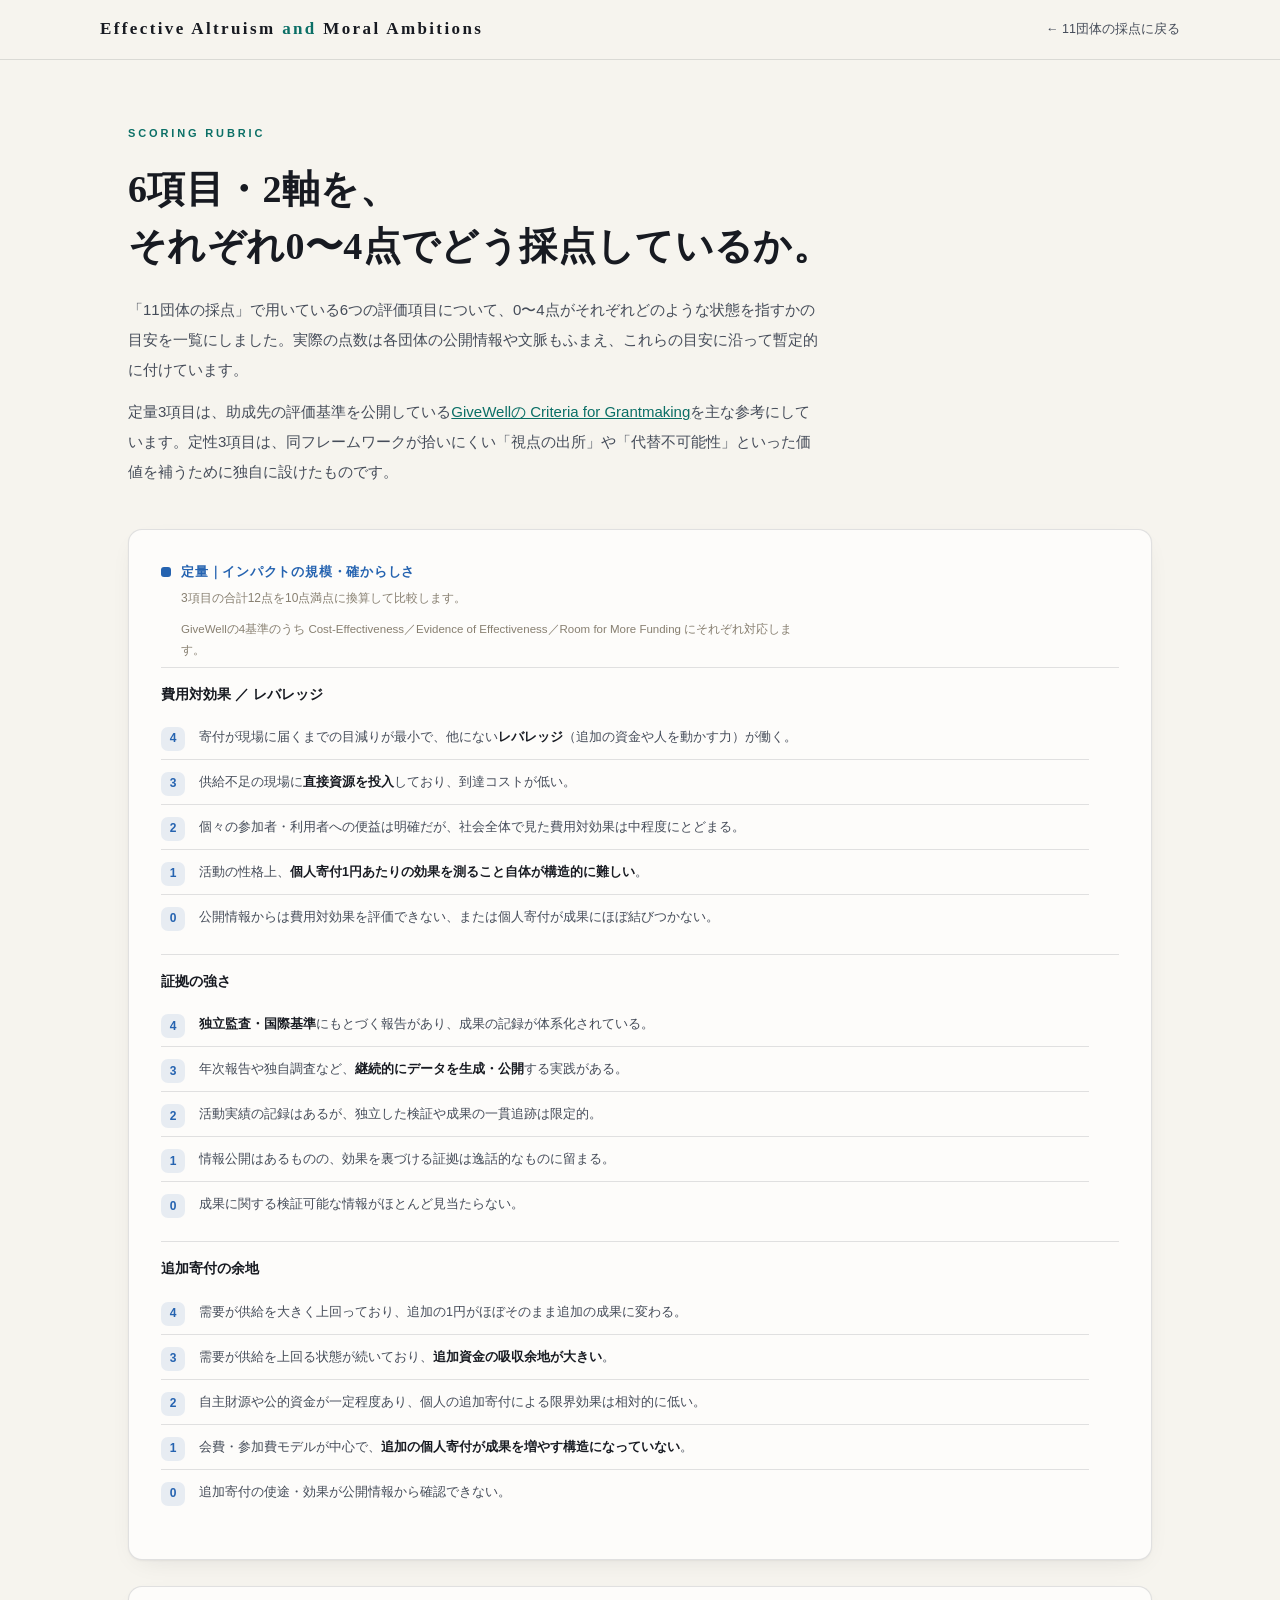
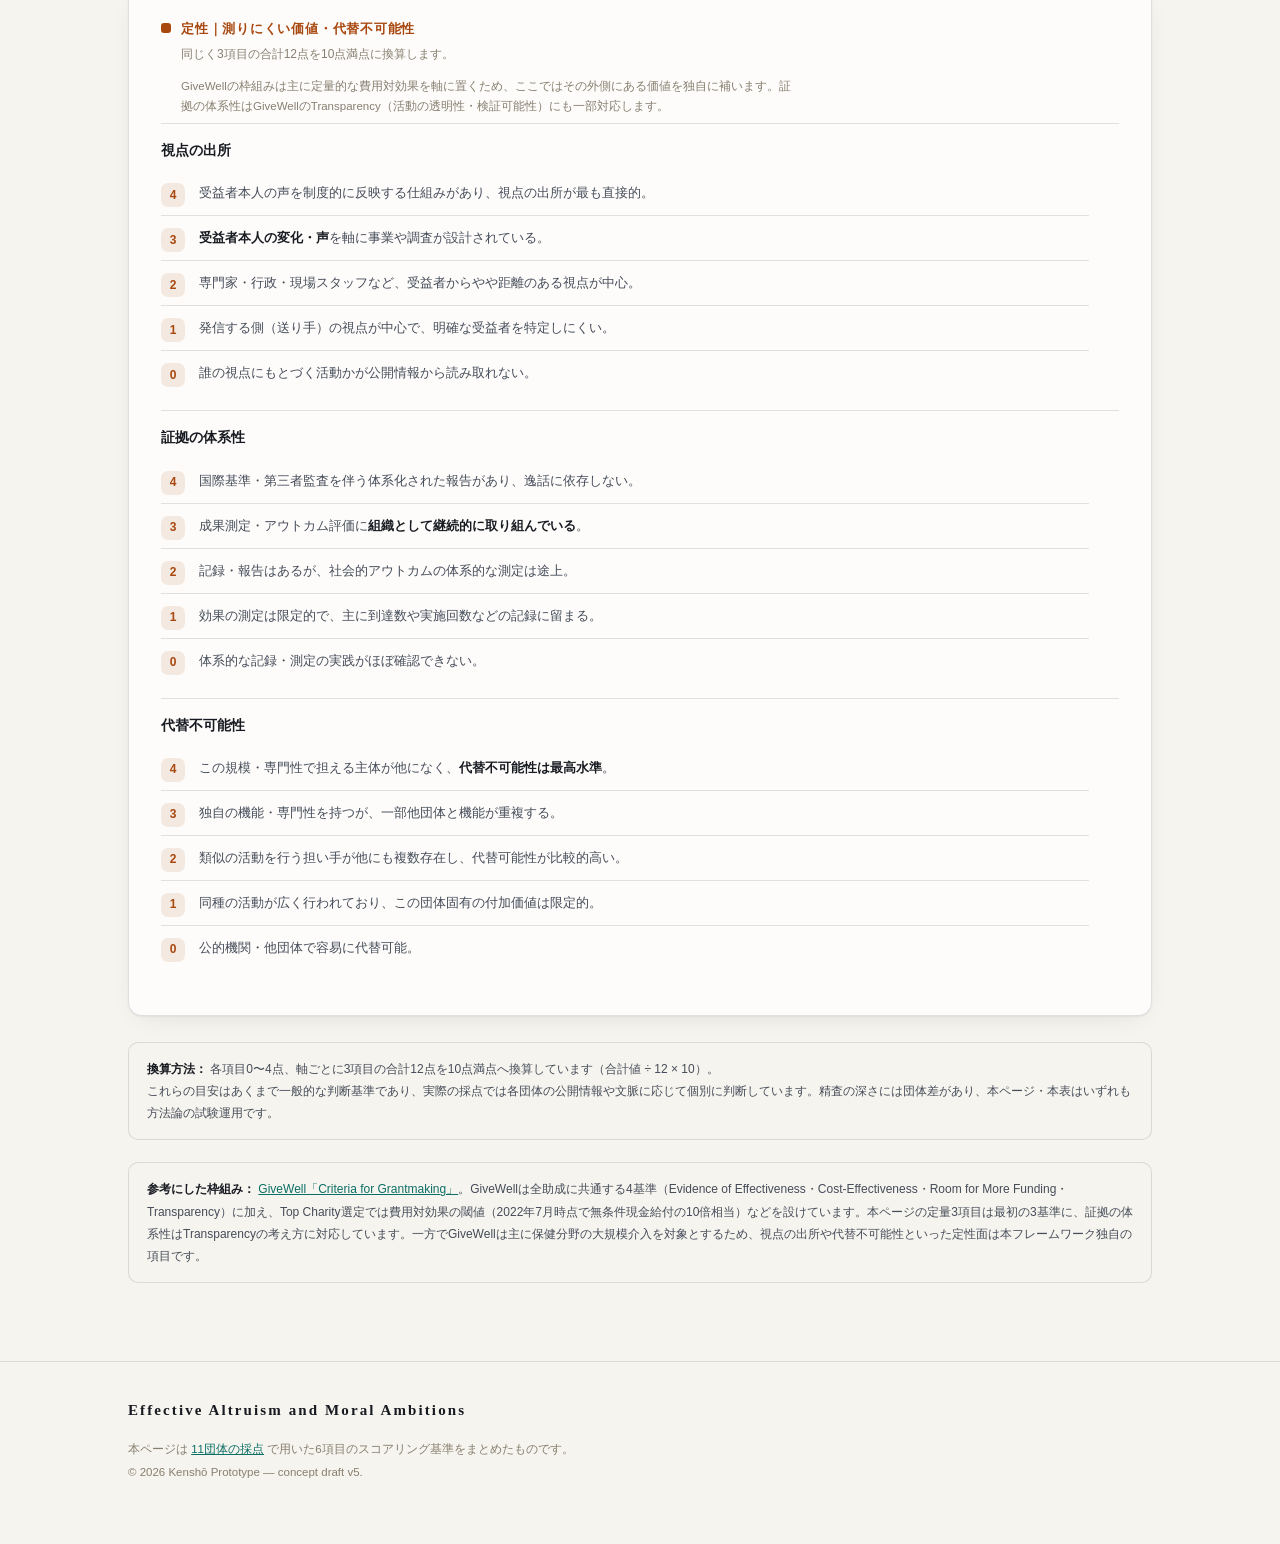
==== commit 10d925dd: "Add あしなが育英会 (11th organization) - New org entry: direct-support type (bereaved-youth scholarships + " ====
--- a/criteria.html
+++ b/criteria.html
@@ -11,7 +11,7 @@
 <header>
   <div class="wrap head-inner">
     <a class="brand" href="index.html">Effective Altruism <em>and</em> Moral Ambitions</a>
-    <nav class="nav"><a href="index.html">← 10団体の採点に戻る</a></nav>
+    <nav class="nav"><a href="index.html">← 11団体の採点に戻る</a></nav>
   </div>
 </header>
 
@@ -19,7 +19,7 @@
   <div class="wrap">
     <div class="eyebrow">Scoring Rubric</div>
     <h1>6項目・2軸を、<br>それぞれ0〜4点でどう採点しているか。</h1>
-    <p class="lede sans">「10団体の採点」で用いている6つの評価項目について、0〜4点がそれぞれどのような状態を指すかの目安を一覧にしました。実際の点数は各団体の公開情報や文脈もふまえ、これらの目安に沿って暫定的に付けています。</p>
+    <p class="lede sans">「11団体の採点」で用いている6つの評価項目について、0〜4点がそれぞれどのような状態を指すかの目安を一覧にしました。実際の点数は各団体の公開情報や文脈もふまえ、これらの目安に沿って暫定的に付けています。</p>
     <p class="lede sans" style="margin-top:12px">定量3項目は、助成先の評価基準を公開している<a href="https://www.givewell.org/how-we-work/criteria#Criteria_for_Grantmaking" target="_blank" rel="noopener">GiveWellの Criteria for Grantmaking</a>を主な参考にしています。定性3項目は、同フレームワークが拾いにくい「視点の出所」や「代替不可能性」といった価値を補うために独自に設けたものです。</p>
   </div>
 </div>
@@ -121,7 +121,7 @@
   <div class="wrap">
     <a class="f-brand" href="index.html">Effective Altruism and Moral Ambitions</a>
     <p class="fnote sans">
-      本ページは <a href="index.html">10団体の採点</a> で用いた6項目のスコアリング基準をまとめたものです。<br>
+      本ページは <a href="index.html">11団体の採点</a> で用いた6項目のスコアリング基準をまとめたものです。<br>
       © 2026 Kenshō Prototype — concept draft v5.
     </p>
   </div>
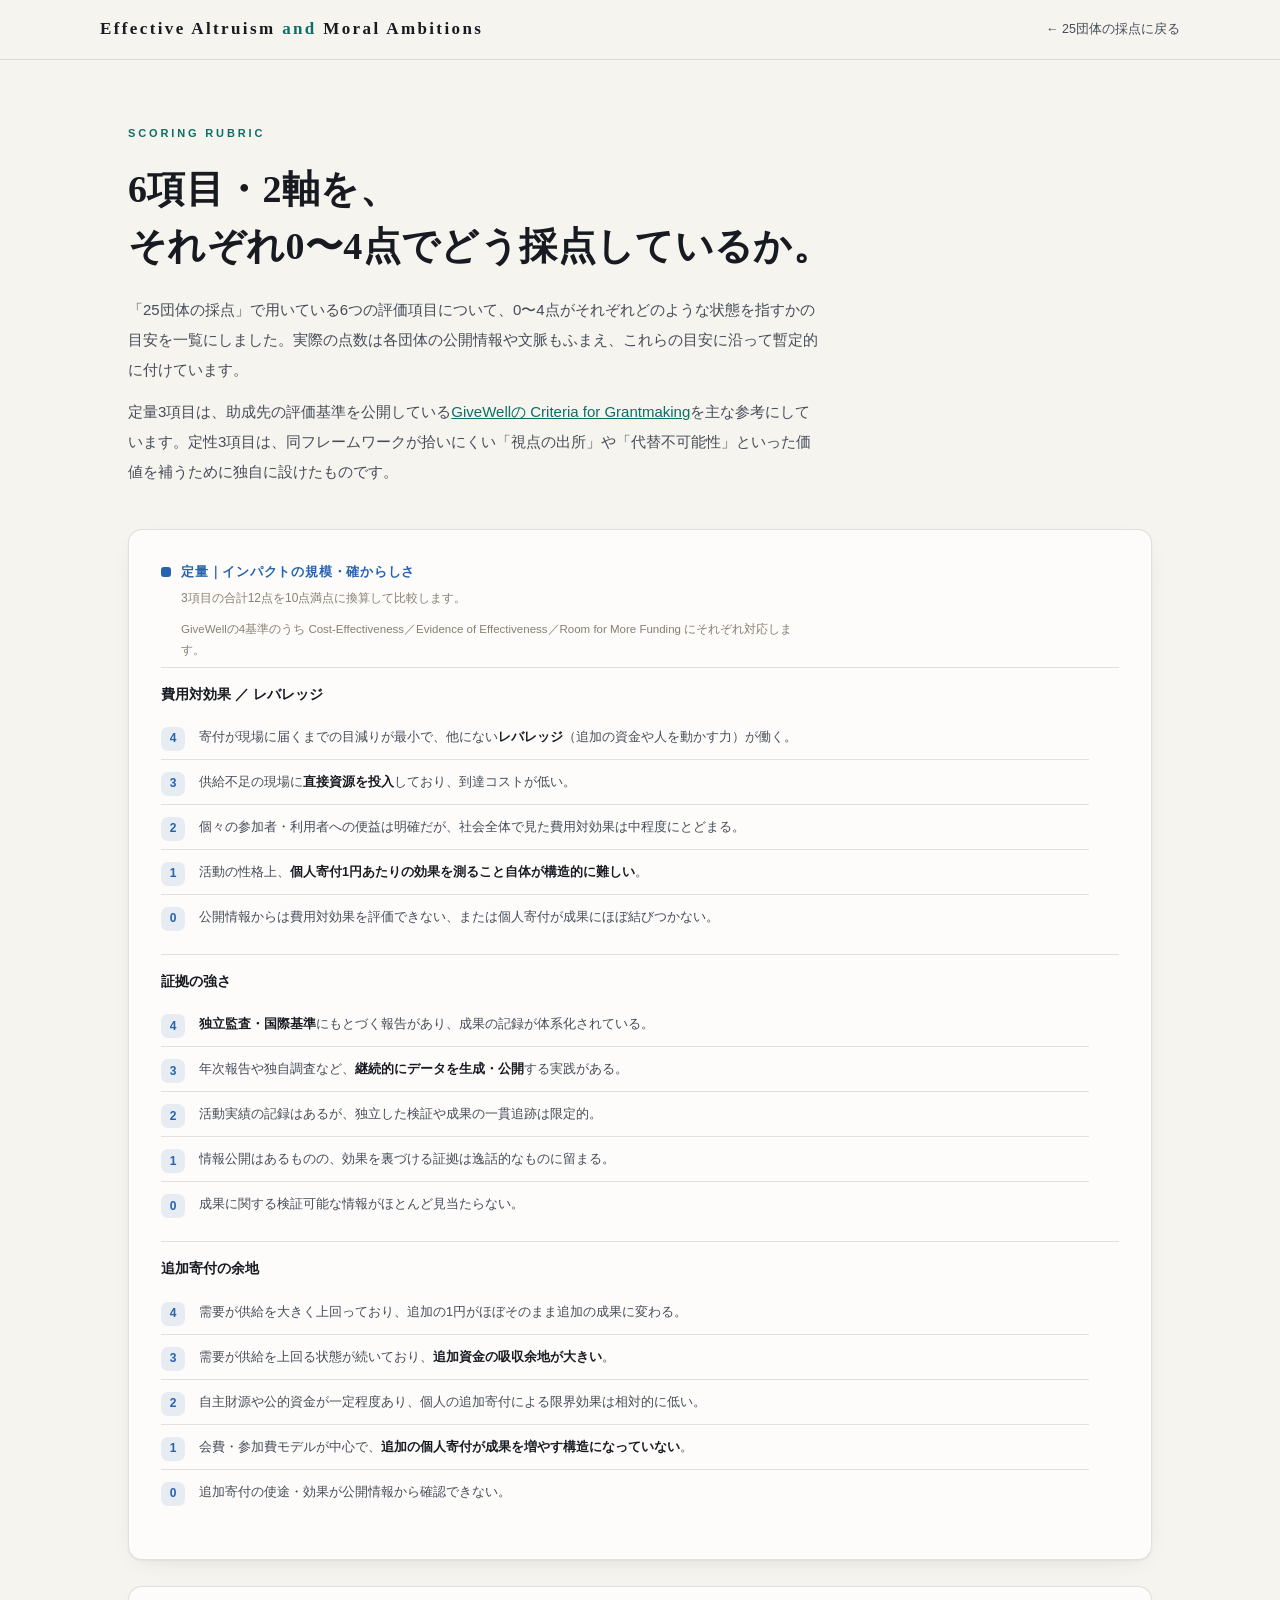
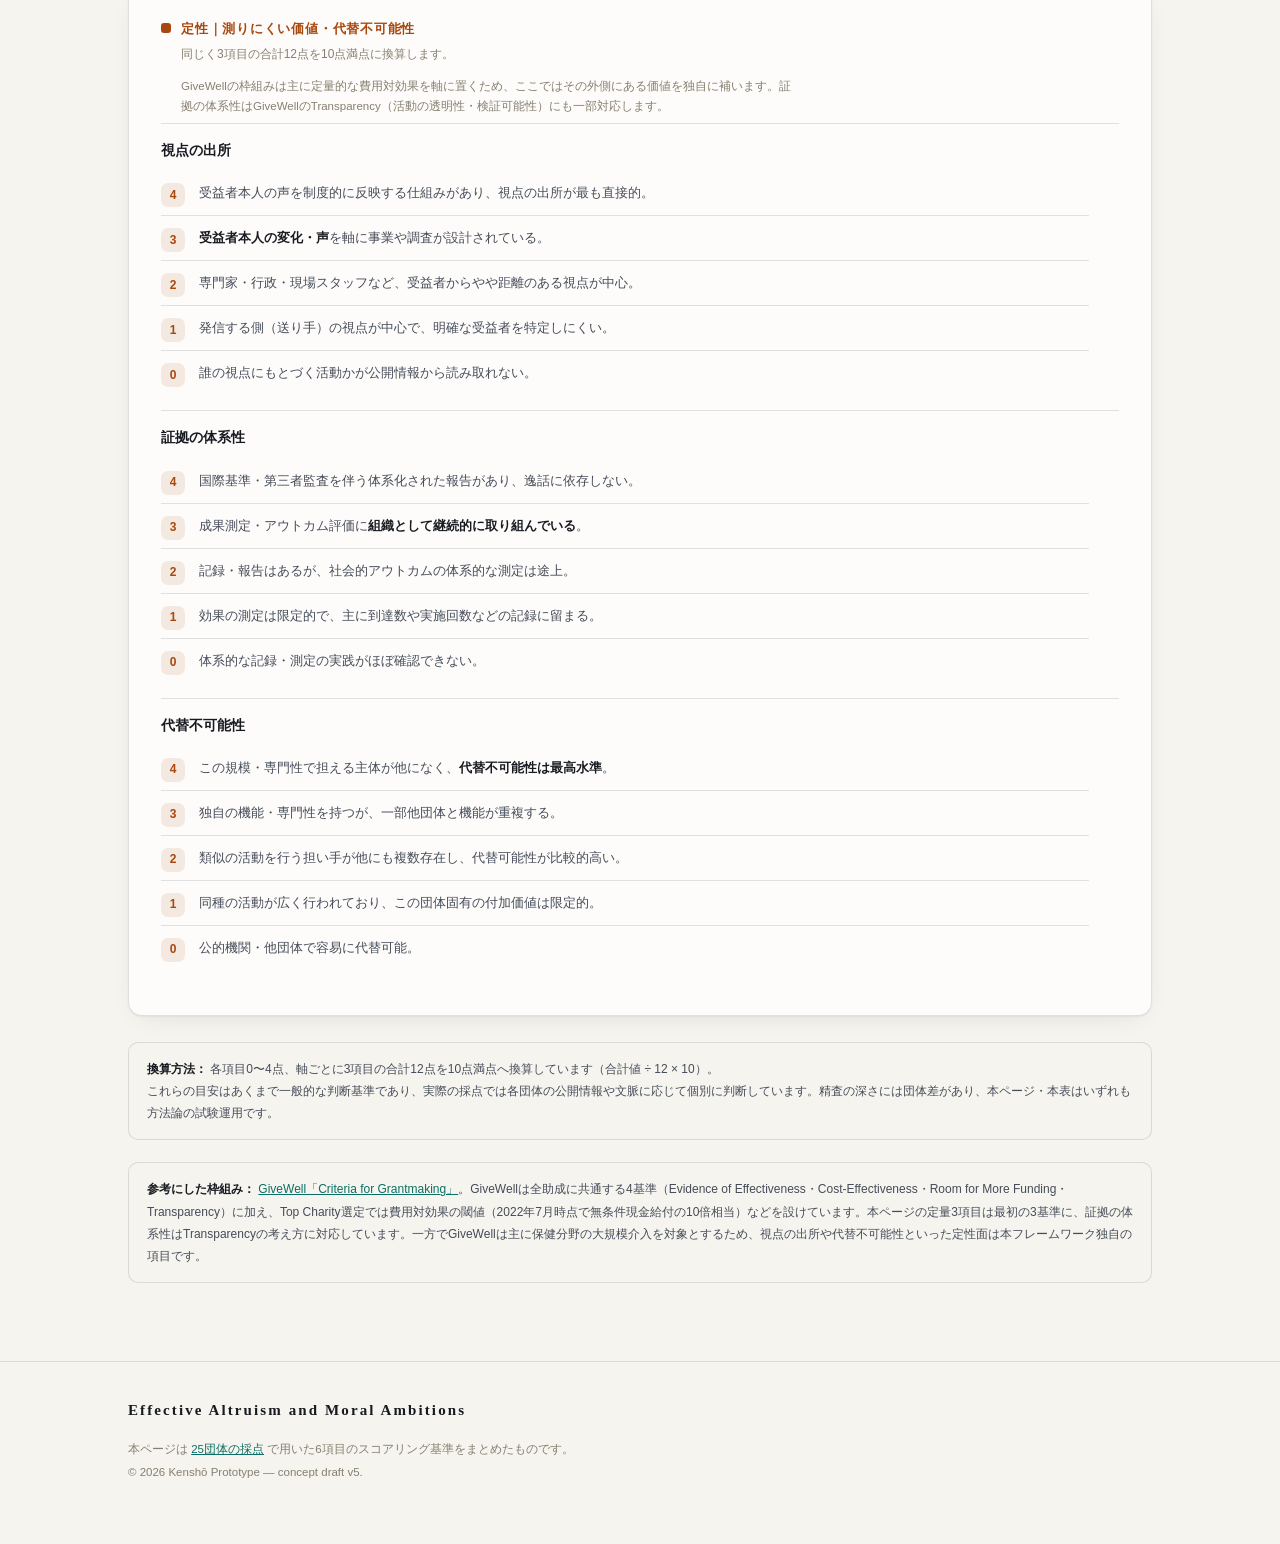
==== commit bc0470eb: "Derive org count in criteria.html from data Replace the hardcoded "11団体" with <span class="org-count" ====
--- a/criteria.html
+++ b/criteria.html
@@ -11,7 +11,7 @@
 <header>
   <div class="wrap head-inner">
     <a class="brand" href="index.html">Effective Altruism <em>and</em> Moral Ambitions</a>
-    <nav class="nav"><a href="index.html">← 11団体の採点に戻る</a></nav>
+    <nav class="nav"><a href="index.html">← <span class="org-count"></span>団体の採点に戻る</a></nav>
   </div>
 </header>
 
@@ -19,7 +19,7 @@
   <div class="wrap">
     <div class="eyebrow">Scoring Rubric</div>
     <h1>6項目・2軸を、<br>それぞれ0〜4点でどう採点しているか。</h1>
-    <p class="lede sans">「11団体の採点」で用いている6つの評価項目について、0〜4点がそれぞれどのような状態を指すかの目安を一覧にしました。実際の点数は各団体の公開情報や文脈もふまえ、これらの目安に沿って暫定的に付けています。</p>
+    <p class="lede sans">「<span class="org-count"></span>団体の採点」で用いている6つの評価項目について、0〜4点がそれぞれどのような状態を指すかの目安を一覧にしました。実際の点数は各団体の公開情報や文脈もふまえ、これらの目安に沿って暫定的に付けています。</p>
     <p class="lede sans" style="margin-top:12px">定量3項目は、助成先の評価基準を公開している<a href="https://www.givewell.org/how-we-work/criteria#Criteria_for_Grantmaking" target="_blank" rel="noopener">GiveWellの Criteria for Grantmaking</a>を主な参考にしています。定性3項目は、同フレームワークが拾いにくい「視点の出所」や「代替不可能性」といった価値を補うために独自に設けたものです。</p>
   </div>
 </div>
@@ -121,11 +121,16 @@
   <div class="wrap">
     <a class="f-brand" href="index.html">Effective Altruism and Moral Ambitions</a>
     <p class="fnote sans">
-      本ページは <a href="index.html">11団体の採点</a> で用いた6項目のスコアリング基準をまとめたものです。<br>
+      本ページは <a href="index.html"><span class="org-count"></span>団体の採点</a> で用いた6項目のスコアリング基準をまとめたものです。<br>
       © 2026 Kenshō Prototype — concept draft v5.
     </p>
   </div>
 </footer>
 
+<script src="data/orgs.js"></script>
+<script>
+  document.querySelectorAll('.org-count').forEach(el=>el.textContent=window.ORGS.length);
+</script>
+
 </body>
 </html>
--- a/style.css
+++ b/style.css
@@ -166,13 +166,22 @@
   position:absolute;
   white-space:nowrap;font-family:var(--sans);font-size:11px;font-weight:500;
   color:var(--ink);
-  background:color-mix(in srgb,var(--surface) 84%,transparent);
+  background:var(--surface);
+  border:1px solid var(--line);
   padding:1px 5px;border-radius:4px;pointer-events:none;
+  transition:opacity .12s ease;
 }
 .dot .tag.r{left:17px;top:50%;transform:translateY(-50%)}
 .dot .tag.l{right:17px;top:50%;transform:translateY(-50%)}
 .dot .tag.t{bottom:15px;left:50%;transform:translateX(-50%)}
 .dot .tag.b{top:15px;left:50%;transform:translateX(-50%)}
+/* labels hidden by the de-clutter pass; revealed when the dot is engaged */
+.dot .tag.hidden{opacity:0}
+.dot:hover,.dot:focus-visible,.dot.active{z-index:7}
+.dot:hover .tag,.dot:focus-visible .tag,.dot.active .tag{
+  opacity:1;background:var(--surface);
+  box-shadow:0 1px 5px rgba(0,0,0,.28);font-weight:600;
+}
 
 .tip{
   position:absolute;z-index:10;display:none;pointer-events:none;
@@ -188,20 +197,51 @@
 .tip .t-scores .q b{color:var(--quant-text)}
 .tip .t-scores .l b{color:var(--qual-text)}
 
-/* ── tabs ────────────────────────────────────────────────── */
-.tabs{
-  display:flex;gap:2px;margin-top:34px;overflow-x:auto;
-  border-bottom:1px solid var(--line);scrollbar-width:none;
-}
-.tabs::-webkit-scrollbar{display:none}
-.tab{
-  font-family:var(--sans);font-size:12.5px;padding:10px 14px;cursor:pointer;
-  color:var(--muted);background:transparent;border:none;white-space:nowrap;
-  border-bottom:2px solid transparent;margin-bottom:-1px;
-  transition:color .15s,border-color .15s;
-}
-.tab:hover{color:var(--ink)}
-.tab.active{color:var(--ink);font-weight:700;border-bottom-color:var(--accent)}
+/* ── ranked list (replaces tabs) ─────────────────────────── */
+.ranklist-h{
+  margin-top:34px;margin-bottom:10px;
+  font-size:11px;letter-spacing:.14em;font-weight:700;text-transform:uppercase;
+  color:var(--muted);
+}
+.ranklist{display:flex;flex-direction:column;border-top:1px solid var(--line)}
+.rank-item-wrap{border-bottom:1px solid var(--line)}
+/* brief highlight when a plot dot scrolls to its row */
+.rank-item-wrap.flash{animation:rowflash 1.3s ease}
+@keyframes rowflash{0%,100%{background:transparent}22%{background:color-mix(in srgb,var(--accent) 16%,transparent)}}
+.rank-item{
+  display:flex;align-items:center;gap:14px;width:100%;text-align:left;cursor:pointer;
+  background:transparent;border:none;padding:14px 8px;font-family:var(--sans);
+  transition:background .15s;
+}
+.rank-item:hover{background:var(--bg)}
+.rank-item-wrap.open>.rank-item{background:var(--surface)}
+.rank-no{
+  font-size:12px;font-weight:700;color:var(--muted);min-width:22px;
+  font-variant-numeric:tabular-nums;
+}
+.rank-item-wrap.open .rank-no{color:var(--accent-text)}
+.rank-main{flex:1;display:flex;flex-direction:column;gap:1px;min-width:0}
+.rank-name{font-size:13.5px;font-weight:700;color:var(--ink)}
+.rank-kind{font-size:10.5px;color:var(--muted);white-space:nowrap;overflow:hidden;text-overflow:ellipsis}
+.rank-sc{
+  display:flex;gap:13px;font-size:11.5px;white-space:nowrap;
+  font-variant-numeric:tabular-nums;
+}
+.rank-sc .q{color:var(--quant-text)}
+.rank-sc .l{color:var(--qual-text)}
+.rank-sc .tt{color:var(--ink);font-weight:700}
+.rank-caret{
+  flex:none;width:8px;height:8px;margin-left:2px;
+  border-right:2px solid var(--muted);border-bottom:2px solid var(--muted);
+  transform:rotate(45deg);transition:transform .22s ease;
+}
+.rank-item-wrap.open .rank-caret{transform:rotate(-135deg);border-color:var(--accent-text)}
+/* collapsible detail: animate grid rows 0fr → 1fr for auto-height expansion */
+.rank-detail{display:grid;grid-template-rows:0fr;transition:grid-template-rows .28s ease}
+.rank-item-wrap.open .rank-detail{grid-template-rows:1fr}
+.rank-detail-inner{overflow:hidden;min-height:0;padding:0 8px}
+.rank-item-wrap.open .rank-detail-inner{padding-bottom:26px}
+.rank-detail-inner .axisblock:first-child{margin-top:14px}
 
 /* ── detail board ────────────────────────────────────────── */
 .board{padding:30px 4px 8px}
@@ -320,4 +360,6 @@
   .tot{width:100%}
   .tile{flex:1}
   .rubric-card{padding:22px 18px}
-}
+  .rank-item{gap:10px;padding:9px 10px}
+  .rank-sc{flex-direction:column;gap:1px;text-align:right;font-size:11px}
+}
